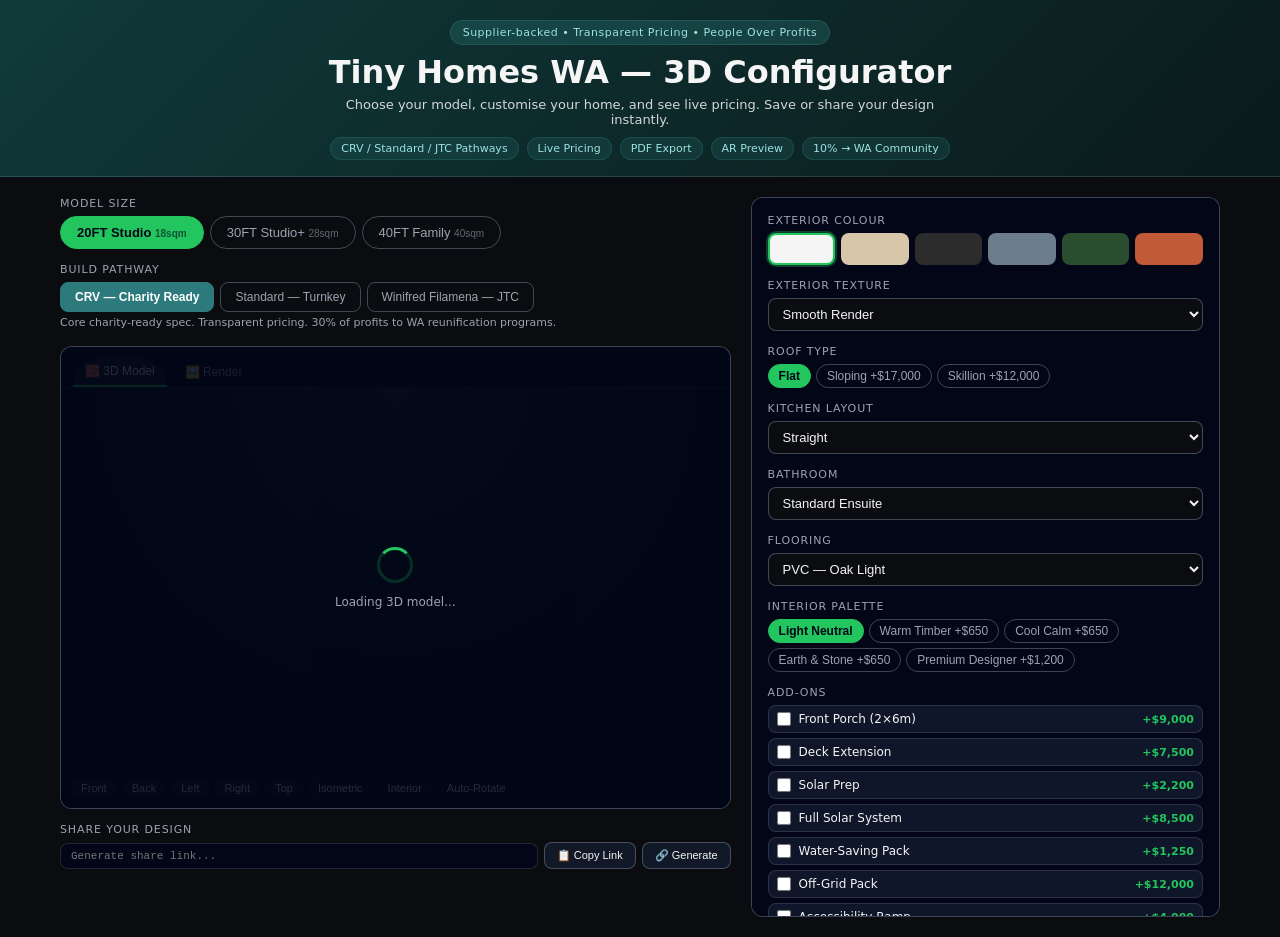
==== pages/configurator.html @ a42e8042 "Add improved 3D configurator + homepage CSS/JS - configurator.html: merged Config 1 + Config 2 with " ====
<!DOCTYPE html>

<html lang="en">
<head>
<meta charset="utf-8"/>
<meta content="width=device-width, initial-scale=1.0" name="viewport"/>
<title>Tiny Homes WA — 3D Configurator</title>
<!-- Google Model Viewer -->
<script src="https://unpkg.com/@google/model-viewer/dist/model-viewer.min.js" type="module"></script>
<!-- jsPDF for PDF export -->
<script crossorigin="anonymous" src="https://cdnjs.cloudflare.com/ajax/libs/jspdf/2.5.1/jspdf.umd.min.js"></script>
<style>
/* ============================================================
   THWA 3D CONFIGURATOR — MERGED & IMPROVED
   Combines Config 1 (dark aesthetic) + Config 2 (full features)
   + improvements: real GLBs, AR, deeplink, mobile, loading states
   Authority: Jason Thomas Cawley
   ============================================================ */

:root {
  --bg:        #0b0c10;
  --bg2:       #020617;
  --bg3:       #0f1629;
  --card:      #111827;
  --border:    rgba(148,163,184,0.2);
  --border2:   rgba(148,163,184,0.4);
  --text:      #f5f5f5;
  --muted:     #9ca3af;
  --green:     #22c55e;
  --green2:    #16a34a;
  --teal:      #2c7a7b;
  --teal2:     #103a3b;
  --gold:      #d4af37;
  --blue:      #a5b4fc;
  --radius:    12px;
  --radius-sm: 8px;
  --radius-pill: 999px;
  --transition: all 0.2s ease;
}

* { box-sizing: border-box; margin: 0; padding: 0; }

body {
  font-family: system-ui, -apple-system, BlinkMacSystemFont, 'Segoe UI', sans-serif;
  background: var(--bg);
  color: var(--text);
  min-height: 100vh;
}

/* ── HEADER ── */
.cfg-header {
  background: linear-gradient(135deg, var(--teal2) 0%, #0b1a1a 100%);
  padding: 20px 24px 16px;
  text-align: center;
  border-bottom: 1px solid var(--border);
}
.cfg-header .badge {
  display: inline-block;
  background: rgba(44,122,123,0.3);
  color: #9be2e3;
  padding: 5px 12px;
  border-radius: var(--radius-pill);
  font-size: 11px;
  letter-spacing: 0.5px;
  margin-bottom: 8px;
  border: 1px solid rgba(44,122,123,0.4);
}
.cfg-header h1 {
  font-size: clamp(1.4rem, 3vw, 2rem);
  font-weight: 700;
  margin-bottom: 6px;
}
.cfg-header p {
  font-size: 13px;
  opacity: 0.85;
  max-width: 600px;
  margin: 0 auto 10px;
}
.cfg-header .kpi-row {
  display: flex;
  justify-content: center;
  gap: 8px;
  flex-wrap: wrap;
}
.kpi {
  background: rgba(44,122,123,0.2);
  color: #9be2e3;
  border: 1px solid rgba(44,122,123,0.3);
  border-radius: var(--radius-pill);
  padding: 4px 10px;
  font-size: 11px;
}

/* ── MAIN LAYOUT ── */
.cfg-wrap {
  max-width: 1200px;
  margin: 0 auto;
  padding: 20px;
}

.cfg-grid {
  display: grid;
  grid-template-columns: minmax(0, 2fr) minmax(0, 1.4fr);
  gap: 20px;
}

/* ── LEFT PANEL ── */
.cfg-left { display: flex; flex-direction: column; gap: 14px; }

/* Model/Size tabs */
.tab-row {
  display: flex;
  gap: 6px;
  flex-wrap: wrap;
}
.tab-btn {
  padding: 8px 16px;
  border-radius: var(--radius-pill);
  border: 1px solid var(--border2);
  background: transparent;
  color: var(--muted);
  font-size: 13px;
  cursor: pointer;
  transition: var(--transition);
}
.tab-btn.active {
  background: var(--green);
  color: #020617;
  border-color: var(--green);
  font-weight: 600;
}
.tab-btn:hover:not(.active) {
  border-color: var(--green);
  color: var(--text);
}

/* Pathway tabs */
.pathway-row {
  display: flex;
  gap: 6px;
  flex-wrap: wrap;
}
.pathway-btn {
  padding: 7px 14px;
  border-radius: var(--radius-sm);
  border: 1px solid var(--border2);
  background: transparent;
  color: var(--muted);
  font-size: 12px;
  cursor: pointer;
  transition: var(--transition);
}
.pathway-btn.active {
  background: var(--teal);
  color: white;
  border-color: var(--teal);
  font-weight: 600;
}
.pathway-btn:hover:not(.active) {
  border-color: var(--teal);
  color: var(--text);
}
.pathway-desc {
  font-size: 11px;
  color: var(--muted);
  margin-top: 4px;
  min-height: 16px;
}

/* Viewer */
.viewer-panel {
  position: relative;
  background: var(--bg2);
  border-radius: var(--radius);
  overflow: hidden;
  border: 1px solid var(--border2);
}
.viewer-tabs {
  display: flex;
  gap: 6px;
  padding: 10px 12px 0;
  border-bottom: 1px solid var(--border);
}
.viewer-tab {
  display: inline-flex;
  align-items: center;
  gap: 5px;
  padding: 7px 12px;
  border-radius: var(--radius-pill) var(--radius-pill) 0 0;
  border: none;
  background: transparent;
  color: var(--muted);
  font-size: 12px;
  cursor: pointer;
  transition: var(--transition);
}
.viewer-tab.active {
  background: var(--card);
  color: var(--text);
  border-bottom: 2px solid var(--green);
}

model-viewer {
  width: 100%;
  height: 420px;
  background: radial-gradient(circle at top, #1f2937 0%, #020617 60%);
  display: block;
}
.render-img {
  width: 100%;
  height: 420px;
  object-fit: cover;
  display: none;
}
.render-img.active { display: block; }

/* Loading overlay */
.viewer-loading {
  position: absolute;
  inset: 0;
  background: rgba(2,6,23,0.85);
  display: flex;
  flex-direction: column;
  align-items: center;
  justify-content: center;
  gap: 12px;
  z-index: 10;
  transition: opacity 0.3s;
}
.viewer-loading.hidden { opacity: 0; pointer-events: none; }
.spinner {
  width: 36px;
  height: 36px;
  border: 3px solid rgba(34,197,94,0.2);
  border-top-color: var(--green);
  border-radius: 50%;
  animation: spin 0.8s linear infinite;
}
@keyframes spin { to { transform: rotate(360deg); } }
.loading-text { font-size: 12px; color: var(--muted); }

/* Camera bar */
.camera-bar {
  position: absolute;
  bottom: 10px;
  left: 10px;
  right: 10px;
  display: flex;
  flex-wrap: wrap;
  gap: 5px;
  pointer-events: none;
}
.cam-btn {
  pointer-events: auto;
  padding: 4px 10px;
  font-size: 11px;
  border-radius: var(--radius-pill);
  border: none;
  background: rgba(15,23,42,0.85);
  color: #e5e7eb;
  cursor: pointer;
  transition: var(--transition);
  backdrop-filter: blur(4px);
}
.cam-btn:hover { background: rgba(34,197,94,0.9); color: #020617; }

/* AR badge */
.ar-badge {
  position: absolute;
  top: 52px;
  right: 10px;
  background: rgba(34,197,94,0.15);
  border: 1px solid rgba(34,197,94,0.4);
  color: var(--green);
  font-size: 10px;
  padding: 3px 8px;
  border-radius: var(--radius-pill);
  pointer-events: none;
}

/* Share/deeplink bar */
.share-bar {
  display: flex;
  gap: 6px;
  align-items: center;
  flex-wrap: wrap;
}
.share-input {
  flex: 1;
  min-width: 0;
  padding: 6px 10px;
  background: var(--bg2);
  border: 1px solid var(--border);
  border-radius: var(--radius-sm);
  color: var(--muted);
  font-size: 11px;
  font-family: monospace;
  overflow: hidden;
  text-overflow: ellipsis;
  white-space: nowrap;
}
.share-copy-btn {
  padding: 6px 12px;
  background: var(--card);
  border: 1px solid var(--border2);
  border-radius: var(--radius-sm);
  color: var(--text);
  font-size: 11px;
  cursor: pointer;
  white-space: nowrap;
  transition: var(--transition);
}
.share-copy-btn:hover { border-color: var(--green); color: var(--green); }

/* ── RIGHT PANEL ── */
.cfg-right {
  display: flex;
  flex-direction: column;
  gap: 14px;
  background: var(--bg2);
  border-radius: var(--radius);
  padding: 16px;
  border: 1px solid var(--border2);
  max-height: calc(100vh - 180px);
  overflow-y: auto;
}
.cfg-right::-webkit-scrollbar { width: 4px; }
.cfg-right::-webkit-scrollbar-thumb { background: rgba(34,197,94,0.3); border-radius: 2px; }

.section-label {
  font-size: 11px;
  text-transform: uppercase;
  letter-spacing: 0.08em;
  color: var(--muted);
  margin-bottom: 6px;
}

/* Colour swatches */
.swatch-grid {
  display: grid;
  grid-template-columns: repeat(6, 1fr);
  gap: 6px;
}
.swatch-btn {
  height: 32px;
  border-radius: var(--radius-sm);
  border: 2px solid transparent;
  cursor: pointer;
  transition: var(--transition);
  position: relative;
}
.swatch-btn.active {
  border-color: var(--green);
  box-shadow: 0 0 0 2px rgba(34,197,94,0.3);
}
.swatch-btn:hover { transform: scale(1.1); }
.swatch-tooltip {
  position: absolute;
  bottom: calc(100% + 4px);
  left: 50%;
  transform: translateX(-50%);
  background: var(--card);
  color: var(--text);
  font-size: 10px;
  padding: 3px 6px;
  border-radius: 4px;
  white-space: nowrap;
  opacity: 0;
  pointer-events: none;
  transition: opacity 0.15s;
  z-index: 10;
}
.swatch-btn:hover .swatch-tooltip { opacity: 1; }

/* Select */
.cfg-select {
  width: 100%;
  padding: 7px 10px;
  border-radius: var(--radius-sm);
  border: 1px solid var(--border2);
  background: var(--bg);
  color: var(--text);
  font-size: 13px;
  cursor: pointer;
  outline: none;
  transition: var(--transition);
}
.cfg-select:focus { border-color: var(--green); }

/* Pill row */
.pill-row { display: flex; flex-wrap: wrap; gap: 5px; }
.pill {
  padding: 4px 10px;
  border-radius: var(--radius-pill);
  border: 1px solid var(--border2);
  font-size: 12px;
  cursor: pointer;
  background: transparent;
  color: var(--muted);
  transition: var(--transition);
}
.pill.active { background: var(--green); color: #020617; border-color: var(--green); font-weight: 600; }
.pill:hover:not(.active) { border-color: var(--green); color: var(--text); }

/* Add-on toggles */
.addon-list { display: flex; flex-direction: column; gap: 5px; }
.addon-row {
  display: flex;
  align-items: center;
  justify-content: space-between;
  padding: 6px 8px;
  border-radius: var(--radius-sm);
  border: 1px solid var(--border);
  background: var(--bg3);
  cursor: pointer;
  transition: var(--transition);
  font-size: 12px;
}
.addon-row:hover { border-color: var(--border2); }
.addon-row.active { border-color: var(--green); background: rgba(34,197,94,0.08); }
.addon-row input[type="checkbox"] { accent-color: var(--green); width: 14px; height: 14px; }
.addon-name { flex: 1; margin-left: 8px; color: var(--text); }
.addon-price { color: var(--green); font-weight: 600; font-size: 11px; }

/* Divider */
.divider { height: 1px; background: var(--border); margin: 4px 0; }

/* Price panel */
.price-panel { font-size: 13px; }
.price-row {
  display: flex;
  justify-content: space-between;
  padding: 3px 0;
  color: var(--muted);
}
.price-row.highlight { color: var(--text); }
.price-row.total {
  font-weight: 700;
  font-size: 16px;
  color: var(--text);
  border-top: 1px dashed var(--border2);
  padding-top: 8px;
  margin-top: 4px;
}
.price-row.total span:last-child { color: var(--green); font-size: 18px; }
.impact-text {
  margin-top: 8px;
  font-size: 11px;
  color: var(--blue);
  line-height: 1.5;
  padding: 6px 8px;
  background: rgba(165,180,252,0.08);
  border-radius: var(--radius-sm);
  border: 1px solid rgba(165,180,252,0.15);
}

/* Inclusions */
.inclusions-list {
  font-size: 12px;
  color: var(--muted);
  padding-left: 0;
  display: flex;
  flex-direction: column;
  gap: 3px;
}
.inclusions-list li {
  display: flex;
  align-items: flex-start;
  gap: 6px;
}
.inclusions-list li::before {
  content: '✓';
  color: var(--green);
  flex-shrink: 0;
  font-size: 11px;
  margin-top: 1px;
}

/* Action buttons */
.action-grid {
  display: grid;
  grid-template-columns: 1fr 1fr;
  gap: 6px;
}
.action-btn {
  padding: 8px 10px;
  border-radius: var(--radius-sm);
  border: 1px solid var(--border2);
  background: var(--bg3);
  color: var(--text);
  font-size: 12px;
  cursor: pointer;
  transition: var(--transition);
  text-align: center;
}
.action-btn:hover { border-color: var(--green); color: var(--green); }
.action-btn.primary {
  background: var(--green);
  border-color: var(--green);
  color: #020617;
  font-weight: 700;
  grid-column: 1 / -1;
}
.action-btn.primary:hover { background: var(--green2); }

.footer-note {
  font-size: 11px;
  color: var(--muted);
  text-align: center;
  line-height: 1.5;
}

/* ── RESPONSIVE ── */
@media (max-width: 900px) {
  .cfg-grid { grid-template-columns: 1fr; }
  .cfg-right { max-height: none; }
  model-viewer { height: 320px; }
  .render-img { height: 320px; }
}
@media (max-width: 480px) {
  .cfg-wrap { padding: 12px; }
  .cfg-header { padding: 16px; }
  .swatch-grid { grid-template-columns: repeat(6, 1fr); }
  .action-grid { grid-template-columns: 1fr; }
  .action-btn.primary { grid-column: 1; }
}
</style>
</head>
<body>
<!-- HEADER -->
<div class="cfg-header">
<div class="badge">Supplier-backed • Transparent Pricing • People Over Profits</div>
<h1>Tiny Homes WA — 3D Configurator</h1>
<p>Choose your model, customise your home, and see live pricing. Save or share your design instantly.</p>
<div class="kpi-row">
<span class="kpi">CRV / Standard / JTC Pathways</span>
<span class="kpi">Live Pricing</span>
<span class="kpi">PDF Export</span>
<span class="kpi">AR Preview</span>
<span class="kpi">10% → WA Community</span>
</div>
</div>
<div class="cfg-wrap">
<div class="cfg-grid">
<!-- ── LEFT PANEL ── -->
<div class="cfg-left">
<!-- Model Size Tabs -->
<div>
<div class="section-label">Model Size</div>
<div class="tab-row" id="modelTabs"></div>
</div>
<!-- Build Pathway Tabs -->
<div>
<div class="section-label">Build Pathway</div>
<div class="pathway-row" id="pathwayTabs"></div>
<div class="pathway-desc" id="pathwayDesc"></div>
</div>
<!-- 3D Viewer -->
<div class="viewer-panel">
<!-- Viewer tabs -->
<div class="viewer-tabs">
<button class="viewer-tab active" data-vtab="3d">🧱 3D Model</button>
<button class="viewer-tab" data-vtab="render">🖼️ Render</button>
</div>
<!-- Loading overlay -->
<div class="viewer-loading" id="viewerLoading">
<div class="spinner"></div>
<div class="loading-text">Loading 3D model...</div>
</div>
<!-- AR badge -->
<div class="ar-badge" id="arBadge" style="display:none">📱 AR Available</div>
<!-- model-viewer -->
<model-viewer ar="" ar-modes="webxr scene-viewer quick-look" auto-rotate="false" camera-controls="" environment-image="neutral" exposure="1.1" id="thwaViewer" interaction-prompt="none" loading="eager" shadow-intensity="0.8" src="" touch-action="pan-y">
</model-viewer>
<!-- Render image fallback -->
<img alt="Tiny Homes WA Render" class="render-img" id="renderImg" src="https://static.wixstatic.com/media/9526fd_31ae4dc2457448ab9ae87dfec2a5fe91~mv2.png"/>
<!-- Camera presets -->
<div class="camera-bar">
<button class="cam-btn" data-cam="front">Front</button>
<button class="cam-btn" data-cam="back">Back</button>
<button class="cam-btn" data-cam="left">Left</button>
<button class="cam-btn" data-cam="right">Right</button>
<button class="cam-btn" data-cam="top">Top</button>
<button class="cam-btn" data-cam="iso">Isometric</button>
<button class="cam-btn" data-cam="interior">Interior</button>
<button class="cam-btn" data-cam="rotate">Auto-Rotate</button>
</div>
</div>
<!-- Share / Deeplink -->
<div>
<div class="section-label">Share Your Design</div>
<div class="share-bar">
<input class="share-input" id="shareUrl" placeholder="Generate share link..." readonly="" type="text"/>
<button class="share-copy-btn" id="shareCopyBtn">📋 Copy Link</button>
<button class="share-copy-btn" id="shareGenBtn">🔗 Generate</button>
</div>
</div>
</div>
<!-- ── RIGHT PANEL ── -->
<div class="cfg-right">
<!-- Exterior Colour -->
<div>
<div class="section-label">Exterior Colour</div>
<div class="swatch-grid" id="colourSwatches"></div>
</div>
<!-- Exterior Texture -->
<div>
<div class="section-label">Exterior Texture</div>
<select class="cfg-select" id="textureSelect"></select>
</div>
<!-- Roof -->
<div>
<div class="section-label">Roof Type</div>
<div class="pill-row" id="roofPills"></div>
</div>
<!-- Kitchen -->
<div>
<div class="section-label">Kitchen Layout</div>
<select class="cfg-select" id="kitchenSelect"></select>
</div>
<!-- Bathroom -->
<div>
<div class="section-label">Bathroom</div>
<select class="cfg-select" id="bathroomSelect"></select>
</div>
<!-- Flooring -->
<div>
<div class="section-label">Flooring</div>
<select class="cfg-select" id="floorSelect"></select>
</div>
<!-- Interior Palette -->
<div>
<div class="section-label">Interior Palette</div>
<div class="pill-row" id="interiorPills"></div>
</div>
<!-- Add-ons -->
<div>
<div class="section-label">Add-Ons</div>
<div class="addon-list" id="addonList"></div>
</div>
<div class="divider"></div>
<!-- Pricing Summary -->
<div class="price-panel" id="pricePanel">
<div class="price-row"><span>Base Home</span><span id="pBase">$0</span></div>
<div class="price-row"><span>Pathway Adjustment</span><span id="pPathway">$0</span></div>
<div class="price-row"><span>Roof</span><span id="pRoof">$0</span></div>
<div class="price-row"><span>Kitchen</span><span id="pKitchen">$0</span></div>
<div class="price-row"><span>Bathroom</span><span id="pBathroom">$0</span></div>
<div class="price-row"><span>Flooring</span><span id="pFloor">$0</span></div>
<div class="price-row"><span>Interior</span><span id="pInterior">$0</span></div>
<div class="price-row" id="addonPriceRows"></div>
<div class="price-row total"><span>Estimated Total</span><span id="pTotal">$0</span></div>
<div class="impact-text" id="impactText"></div>
</div>
<div class="divider"></div>
<!-- Inclusions -->
<div>
<div class="section-label">What's Included</div>
<ul class="inclusions-list" id="inclusionsList"></ul>
</div>
<div class="divider"></div>
<!-- Actions -->
<div class="action-grid">
<button class="action-btn primary" id="btnGetQuote">📩 Get Full Quote</button>
<button class="action-btn" id="btnPDF">📄 Download PDF</button>
<button class="action-btn" id="btnCopy">📋 Copy Summary</button>
<button class="action-btn" id="btnSave">💾 Save Plan</button>
<button class="action-btn" id="btnReset">↺ Reset</button>
<button class="action-btn" id="btnSend">📤 Send to Site</button>
</div>
<div class="footer-note">
        This home contributes to Tiny Homes WA's mission of restoring families and building dignified communities across Western Australia.
      </div>
</div>
</div>
</div>
<script>
(function () {
'use strict';

// ============================================================
// DATA — Canon-aligned pricing from THWA Cathedral
// ============================================================

const GLB_URLS = {
  '20ft': 'https://static.wixstatic.com/3d/9526fd_61e0ee776a424cf3ba603d580790dc90.glb',
  '30ft': 'https://static.wixstatic.com/3d/9526fd_ae75e1743f1a47ad9acc174719f2f749.glb',
  '40ft': 'https://static.wixstatic.com/3d/9526fd_6190641f4d1b4475bc0c02770f6caa9d.glb',
};

const RENDER_URLS = {
  '20ft': 'https://static.wixstatic.com/media/9526fd_31ae4dc2457448ab9ae87dfec2a5fe91~mv2.png',
  '30ft': 'https://static.wixstatic.com/media/9526fd_31ae4dc2457448ab9ae87dfec2a5fe91~mv2.png',
  '40ft': 'https://static.wixstatic.com/media/9526fd_31ae4dc2457448ab9ae87dfec2a5fe91~mv2.png',
};

const MODELS = [
  { id: '20ft', label: '20FT Studio', sqm: '18sqm', base: 108585 },
  { id: '30ft', label: '30FT Studio+', sqm: '28sqm', base: 125000 },
  { id: '40ft', label: '40FT Family', sqm: '40sqm', base: 145000 },
];

const PATHWAYS = [
  { id: 'crv',      label: 'CRV — Charity Ready',    multiplier: 1.00, charityRate: 0.30,
    desc: 'Core charity-ready spec. Transparent pricing. 30% of profits to WA reunification programs.' },
  { id: 'standard', label: 'Standard — Turnkey',      multiplier: 1.08, charityRate: 0.20,
    desc: 'Turnkey residential spec with comfort upgrades and standard inclusions.' },
  { id: 'jtc',      label: 'Winifred Filamena — JTC', multiplier: 1.18, charityRate: 0.20,
    desc: 'Premium ceremonial tier with elevated finishes and legacy-grade detailing.' },
];

const COLOURS = [
  { id: 'white',      label: 'White',       hex: '#f5f5f5' },
  { id: 'sand',       label: 'Sand',        hex: '#d7c6a8' },
  { id: 'charcoal',   label: 'Charcoal',    hex: '#2c2c2c' },
  { id: 'blue_grey',  label: 'Blue Grey',   hex: '#6b7d8b' },
  { id: 'forest',     label: 'Forest',      hex: '#2b4d2f' },
  { id: 'terracotta', label: 'Terracotta',  hex: '#c05a37' },
];

const TEXTURES = [
  { id: 'smooth', label: 'Smooth Render', price: 0 },
  { id: 'timber', label: 'Timber Cladding', price: 0 },
  { id: 'ribbed', label: 'Ribbed Metal', price: 0 },
  { id: 'brick',  label: 'Brick Veneer', price: 1200 },
];

const ROOFS = [
  { id: 'flat',    label: 'Flat',    price: 0 },
  { id: 'sloping', label: 'Sloping', price: 17000 },
  { id: 'skillion',label: 'Skillion',price: 12000 },
];

const KITCHENS = [
  { id: 'straight', label: 'Straight',   price: 0 },
  { id: 'l',        label: 'L-Shaped',   price: 2500 },
  { id: 'u',        label: 'U-Shaped',   price: 3500 },
  { id: 'galley',   label: 'Galley',     price: 4000 },
];

const BATHROOMS = [
  { id: 'standard', label: 'Standard Ensuite', price: 0 },
  { id: 'bathtub',  label: 'Custom Bathtub',   price: 1800 },
  { id: 'accessible', label: 'Accessible',     price: 2200 },
];

const FLOORING = [
  { id: 'pvc_oak',     label: 'PVC — Oak Light',     price: 0 },
  { id: 'pvc_grey',    label: 'PVC — Grey Wash',      price: 0 },
  { id: 'spc_warm',    label: 'SPC/LVT — Warm Oak',   price: 450 },
  { id: 'spc_charcoal',label: 'SPC/LVT — Charcoal',   price: 450 },
  { id: 'bamboo',      label: 'Bamboo Engineered',    price: 850 },
];

const INTERIORS = [
  { id: 'light',   label: 'Light Neutral', price: 0 },
  { id: 'warm',    label: 'Warm Timber',   price: 650 },
  { id: 'cool',    label: 'Cool Calm',     price: 650 },
  { id: 'earth',   label: 'Earth & Stone', price: 650 },
  { id: 'premium', label: 'Premium Designer', price: 1200 },
];

const ADDONS = [
  { id: 'porch',        label: 'Front Porch (2×6m)',     price: 9000 },
  { id: 'deck',         label: 'Deck Extension',          price: 7500 },
  { id: 'solar_prep',   label: 'Solar Prep',              price: 2200 },
  { id: 'full_solar',   label: 'Full Solar System',       price: 8500 },
  { id: 'water',        label: 'Water-Saving Pack',       price: 1250 },
  { id: 'offgrid',      label: 'Off-Grid Pack',           price: 12000 },
  { id: 'ramp',         label: 'Accessibility Ramp',      price: 4000 },
  { id: 'second_floor', label: 'Second Floor',            price: 25000 },
  { id: 'metal_panels', label: 'Decorative Metal Panels', price: 3800 },
];

const INCLUSIONS = {
  '20ft': {
    crv:      ['Engineered 20FT chassis & structure','Core insulation & weatherproofing','Standard electrical & plumbing','Base kitchen & bathroom fitout','Charity-ready compliance focus'],
    standard: ['All CRV inclusions','Upgraded interior finishes','Standard appliance allowance','Full bathroom fitout','Exterior cladding & Colorbond roofing'],
    jtc:      ['All Standard inclusions','Premium interior palette & fixtures','Feature lighting & upgraded hardware','Ceremonial detailing & styling','Priority scheduling & legacy documentation'],
  },
  '30ft': {
    crv:      ['Engineered 30FT chassis & structure','Core insulation & weatherproofing','Standard electrical & plumbing','Separate bedroom zone','Base kitchen & bathroom fitout'],
    standard: ['All CRV inclusions','Upgraded interior finishes','Standard appliance allowance','Full bathroom fitout','Exterior cladding & Colorbond roofing'],
    jtc:      ['All Standard inclusions','Premium interior palette & fixtures','Feature lighting & upgraded hardware','Ceremonial detailing & styling','Priority scheduling & legacy documentation'],
  },
  '40ft': {
    crv:      ['Engineered 40FT chassis & structure','Core insulation & weatherproofing','Standard electrical & plumbing','2-bedroom layout','Base kitchen & bathroom fitout'],
    standard: ['All CRV inclusions','Expanded kitchen & storage zones','Standard appliance allowance','Full bathroom fitout','Exterior cladding & Colorbond roofing'],
    jtc:      ['All Standard inclusions','Premium interior palette & fixtures','Feature lighting & upgraded hardware','Ceremonial detailing & styling','Priority scheduling & legacy documentation'],
  },
};

const CAMERA_ORBITS = {
  front:    '0deg 75deg 4m',
  back:     '180deg 75deg 4m',
  left:     '90deg 75deg 4m',
  right:    '-90deg 75deg 4m',
  top:      '0deg 110deg 5m',
  iso:      '45deg 75deg 4.5m',
  interior: '0deg 75deg 1.5m',
};

// ============================================================
// STATE
// ============================================================

const state = {
  modelId:   '20ft',
  pathway:   'crv',
  colour:    'white',
  texture:   'smooth',
  roof:      'flat',
  kitchen:   'straight',
  bathroom:  'standard',
  floor:     'pvc_oak',
  interior:  'light',
  addons:    new Set(),
  viewMode:  '3d',
};

// ============================================================
// HELPERS
// ============================================================

const $ = id => document.getElementById(id);
const fmt = n => n.toLocaleString('en-AU', { style: 'currency', currency: 'AUD', maximumFractionDigits: 0 });

function getModel()   { return MODELS.find(m => m.id === state.modelId); }
function getPathway() { return PATHWAYS.find(p => p.id === state.pathway); }

// ============================================================
// RENDER UI
// ============================================================

function renderModelTabs() {
  const el = $('modelTabs');
  el.innerHTML = '';
  MODELS.forEach(m => {
    const btn = document.createElement('button');
    btn.className = 'tab-btn' + (m.id === state.modelId ? ' active' : '');
    btn.innerHTML = `${m.label} <small style="opacity:0.6;font-size:10px">${m.sqm}</small>`;
    btn.onclick = () => { state.modelId = m.id; renderModelTabs(); loadModel(); updatePricing(); renderInclusions(); };
    el.appendChild(btn);
  });
}

function renderPathwayTabs() {
  const el = $('pathwayTabs');
  el.innerHTML = '';
  PATHWAYS.forEach(p => {
    const btn = document.createElement('button');
    btn.className = 'pathway-btn' + (p.id === state.pathway ? ' active' : '');
    btn.textContent = p.label;
    btn.onclick = () => { state.pathway = p.id; renderPathwayTabs(); updatePricing(); renderInclusions(); };
    el.appendChild(btn);
  });
  $('pathwayDesc').textContent = getPathway()?.desc || '';
}

function renderColourSwatches() {
  const el = $('colourSwatches');
  el.innerHTML = '';
  COLOURS.forEach(c => {
    const btn = document.createElement('button');
    btn.className = 'swatch-btn' + (c.id === state.colour ? ' active' : '');
    btn.style.background = c.hex;
    btn.title = c.label;
    btn.innerHTML = `<span class="swatch-tooltip">${c.label}</span>`;
    btn.onclick = () => { state.colour = c.id; renderColourSwatches(); };
    el.appendChild(btn);
  });
}

function renderSelect(elId, items, stateKey) {
  const el = $(elId);
  el.innerHTML = '';
  items.forEach(item => {
    const opt = document.createElement('option');
    opt.value = item.id;
    opt.textContent = item.price ? `${item.label} (+${fmt(item.price)})` : item.label;
    el.appendChild(opt);
  });
  el.value = state[stateKey];
  el.onchange = e => { state[stateKey] = e.target.value; updatePricing(); };
}

function renderPills(elId, items, stateKey) {
  const el = $(elId);
  el.innerHTML = '';
  items.forEach(item => {
    const btn = document.createElement('button');
    btn.className = 'pill' + (item.id === state[stateKey] ? ' active' : '');
    btn.textContent = item.price ? `${item.label} +${fmt(item.price)}` : item.label;
    btn.onclick = () => { state[stateKey] = item.id; renderPills(elId, items, stateKey); updatePricing(); };
    el.appendChild(btn);
  });
}

function renderAddons() {
  const el = $('addonList');
  el.innerHTML = '';
  ADDONS.forEach(addon => {
    const row = document.createElement('label');
    row.className = 'addon-row' + (state.addons.has(addon.id) ? ' active' : '');
    row.innerHTML = `
      <input type="checkbox" ${state.addons.has(addon.id) ? 'checked' : ''} />
      <span class="addon-name">${addon.label}</span>
      <span class="addon-price">+${fmt(addon.price)}</span>
    `;
    row.querySelector('input').onchange = e => {
      if (e.target.checked) state.addons.add(addon.id);
      else state.addons.delete(addon.id);
      row.classList.toggle('active', e.target.checked);
      updatePricing();
    };
    el.appendChild(row);
  });
}

function renderInclusions() {
  const ul = $('inclusionsList');
  ul.innerHTML = '';
  const list = (INCLUSIONS[state.modelId] || {})[state.pathway] || [];
  list.forEach(item => {
    const li = document.createElement('li');
    li.textContent = item;
    ul.appendChild(li);
  });
}

// ============================================================
// PRICING ENGINE
// ============================================================

function calcPricing() {
  const model   = getModel();
  const pathway = getPathway();
  const baseRaw = model.base;
  const base    = Math.round(baseRaw * pathway.multiplier);
  const pathwayDelta = base - baseRaw;

  const roofP     = ROOFS.find(r => r.id === state.roof)?.price || 0;
  const kitchenP  = KITCHENS.find(k => k.id === state.kitchen)?.price || 0;
  const bathroomP = BATHROOMS.find(b => b.id === state.bathroom)?.price || 0;
  const floorP    = FLOORING.find(f => f.id === state.floor)?.price || 0;
  const interiorP = INTERIORS.find(i => i.id === state.interior)?.price || 0;
  const textureP  = TEXTURES.find(t => t.id === state.texture)?.price || 0;

  let addonsTotal = 0;
  const addonBreakdown = [];
  state.addons.forEach(id => {
    const addon = ADDONS.find(a => a.id === id);
    if (addon) { addonsTotal += addon.price; addonBreakdown.push(addon); }
  });

  const subtotal = base + roofP + kitchenP + bathroomP + floorP + interiorP + textureP + addonsTotal;
  const charity  = subtotal * pathway.charityRate;

  return { baseRaw, base, pathwayDelta, roofP, kitchenP, bathroomP, floorP, interiorP, textureP, addonsTotal, addonBreakdown, subtotal, charity };
}

function updatePricing() {
  const p = calcPricing();
  $('pBase').textContent    = fmt(p.baseRaw);
  $('pPathway').textContent = p.pathwayDelta > 0 ? `+${fmt(p.pathwayDelta)}` : fmt(p.pathwayDelta);
  $('pRoof').textContent    = fmt(p.roofP);
  $('pKitchen').textContent = fmt(p.kitchenP);
  $('pBathroom').textContent= fmt(p.bathroomP);
  $('pFloor').textContent   = fmt(p.floorP);
  $('pInterior').textContent= fmt(p.interiorP);

  // Addon price rows
  const addonRows = $('addonPriceRows');
  addonRows.innerHTML = '';
  p.addonBreakdown.forEach(addon => {
    const row = document.createElement('div');
    row.className = 'price-row';
    row.innerHTML = `<span>${addon.label}</span><span>${fmt(addon.price)}</span>`;
    addonRows.appendChild(row);
  });

  $('pTotal').textContent = fmt(p.subtotal);
  $('impactText').textContent = `This configuration contributes an estimated ${fmt(p.charity)} to WA reunification and community impact programs.`;
}

// ============================================================
// 3D MODEL LOADING
// ============================================================

function loadModel() {
  const viewer  = $('thwaViewer');
  const loading = $('viewerLoading');
  const arBadge = $('arBadge');

  loading.classList.remove('hidden');

  const glbUrl = GLB_URLS[state.modelId];
  viewer.src = glbUrl;

  viewer.addEventListener('load', () => {
    loading.classList.add('hidden');
    // Show AR badge if AR is available
    if (viewer.canActivateAR) {
      arBadge.style.display = 'block';
    }
  }, { once: true });

  viewer.addEventListener('error', () => {
    loading.classList.add('hidden');
    loading.querySelector('.loading-text').textContent = 'Model unavailable — showing render';
  }, { once: true });

  // Update render image
  $('renderImg').src = RENDER_URLS[state.modelId];
}

// ============================================================
// VIEWER TABS
// ============================================================

document.querySelectorAll('.viewer-tab').forEach(tab => {
  tab.addEventListener('click', () => {
    document.querySelectorAll('.viewer-tab').forEach(t => t.classList.remove('active'));
    tab.classList.add('active');
    state.viewMode = tab.dataset.vtab;
    const viewer   = $('thwaViewer');
    const renderImg = $('renderImg');
    if (state.viewMode === '3d') {
      viewer.style.display = 'block';
      renderImg.classList.remove('active');
    } else {
      viewer.style.display = 'none';
      renderImg.classList.add('active');
    }
  });
});

// ============================================================
// CAMERA PRESETS
// ============================================================

document.querySelectorAll('.cam-btn').forEach(btn => {
  btn.addEventListener('click', () => {
    const viewer = $('thwaViewer');
    const key = btn.dataset.cam;
    if (key === 'rotate') {
      viewer.autoRotate = !viewer.autoRotate;
      btn.textContent = viewer.autoRotate ? 'Stop Rotate' : 'Auto-Rotate';
    } else if (CAMERA_ORBITS[key]) {
      viewer.cameraOrbit = CAMERA_ORBITS[key];
      viewer.autoRotate = false;
    }
  });
});

// ============================================================
// SHARE / DEEPLINK
// ============================================================

function generateDeeplink() {
  const params = new URLSearchParams({
    m: state.modelId,
    p: state.pathway,
    c: state.colour,
    t: state.texture,
    r: state.roof,
    k: state.kitchen,
    b: state.bathroom,
    f: state.floor,
    i: state.interior,
    a: Array.from(state.addons).join(','),
  });
  return `${window.location.origin}${window.location.pathname}?${params.toString()}`;
}

function restoreFromDeeplink() {
  const params = new URLSearchParams(window.location.search);
  if (params.has('m')) state.modelId  = params.get('m');
  if (params.has('p')) state.pathway  = params.get('p');
  if (params.has('c')) state.colour   = params.get('c');
  if (params.has('t')) state.texture  = params.get('t');
  if (params.has('r')) state.roof     = params.get('r');
  if (params.has('k')) state.kitchen  = params.get('k');
  if (params.has('b')) state.bathroom = params.get('b');
  if (params.has('f')) state.floor    = params.get('f');
  if (params.has('i')) state.interior = params.get('i');
  if (params.has('a') && params.get('a')) {
    params.get('a').split(',').forEach(id => state.addons.add(id));
  }
}

$('shareGenBtn').onclick = () => {
  const url = generateDeeplink();
  $('shareUrl').value = url;
};

$('shareCopyBtn').onclick = () => {
  const url = $('shareUrl').value || generateDeeplink();
  $('shareUrl').value = url;
  navigator.clipboard.writeText(url).then(() => {
    $('shareCopyBtn').textContent = '✅ Copied!';
    setTimeout(() => ($('shareCopyBtn').textContent = '📋 Copy Link'), 1500);
  });
};

// ============================================================
// EXPORT FUNCTIONS
// ============================================================

function getSummaryText() {
  const model   = getModel();
  const pathway = getPathway();
  const p = calcPricing();
  const addonNames = Array.from(state.addons).map(id => ADDONS.find(a => a.id === id)?.label).filter(Boolean);
  return [
    'Tiny Homes WA — Configuration Summary',
    '',
    `Model: ${model.label} (${model.sqm})`,
    `Build Pathway: ${pathway.label}`,
    `Exterior Colour: ${COLOURS.find(c => c.id === state.colour)?.label}`,
    `Exterior Texture: ${TEXTURES.find(t => t.id === state.texture)?.label}`,
    `Roof: ${ROOFS.find(r => r.id === state.roof)?.label}`,
    `Kitchen: ${KITCHENS.find(k => k.id === state.kitchen)?.label}`,
    `Bathroom: ${BATHROOMS.find(b => b.id === state.bathroom)?.label}`,
    `Flooring: ${FLOORING.find(f => f.id === state.floor)?.label}`,
    `Interior: ${INTERIORS.find(i => i.id === state.interior)?.label}`,
    `Add-Ons: ${addonNames.length ? addonNames.join(', ') : 'None'}`,
    '',
    `Base Home: ${fmt(p.baseRaw)}`,
    `Pathway Adjustment: ${fmt(p.pathwayDelta)}`,
    `Add-Ons Total: ${fmt(p.addonsTotal)}`,
    `Estimated Total: ${fmt(p.subtotal)}`,
    '',
    `Community Impact: ${fmt(p.charity)} contributed to WA programs`,
    '',
    'This home contributes to Tiny Homes WA\'s mission of restoring families and building dignified communities.',
  ].join('\n');
}

$('btnCopy').onclick = () => {
  navigator.clipboard.writeText(getSummaryText()).then(() => {
    $('btnCopy').textContent = '✅ Copied!';
    setTimeout(() => ($('btnCopy').textContent = '📋 Copy Summary'), 1500);
  });
};

$('btnPDF').onclick = () => {
  if (!window.jspdf) { alert('PDF library loading... please try again.'); return; }
  const { jsPDF } = window.jspdf;
  const doc = new jsPDF();
  doc.setFontSize(16);
  doc.text('Tiny Homes WA — Build Summary', 14, 18);
  doc.setFontSize(11);
  const lines = getSummaryText().split('\n');
  doc.text(lines, 14, 30);
  doc.save('TinyHomesWA_BuildSummary.pdf');
};

$('btnSave').onclick = () => {
  const payload = {
    state: { ...state, addons: Array.from(state.addons) },
    savedAt: new Date().toISOString(),
  };
  localStorage.setItem('thwa_plan', JSON.stringify(payload));
  $('btnSave').textContent = '✅ Saved!';
  setTimeout(() => ($('btnSave').textContent = '💾 Save Plan'), 1500);
};

$('btnSend').onclick = () => {
  const p = calcPricing();
  const payload = {
    type: 'thwaConfiguratorQuote',
    timestamp: new Date().toISOString(),
    modelId: state.modelId,
    pathway: state.pathway,
    summary: getSummaryText(),
    total: fmt(p.subtotal),
    charity: fmt(p.charity),
  };
  window.parent.postMessage(payload, '*');
  $('btnSend').textContent = '✅ Sent!';
  setTimeout(() => ($('btnSend').textContent = '📤 Send to Site'), 1500);
};

$('btnGetQuote').onclick = () => {
  const p = calcPricing();
  const payload = {
    type: 'thwaGetQuote',
    total: fmt(p.subtotal),
    summary: getSummaryText(),
  };
  window.parent.postMessage(payload, '*');
  // Also try to navigate to contact page
  if (window.parent !== window) {
    window.parent.postMessage({ type: 'thwaNavigate', url: '/contact' }, '*');
  } else {
    window.location.href = '/contact?quote=1';
  }
};

$('btnReset').onclick = () => {
  state.modelId  = '20ft';
  state.pathway  = 'crv';
  state.colour   = 'white';
  state.texture  = 'smooth';
  state.roof     = 'flat';
  state.kitchen  = 'straight';
  state.bathroom = 'standard';
  state.floor    = 'pvc_oak';
  state.interior = 'light';
  state.addons   = new Set();
  init();
};

// ============================================================
// RESTORE SAVED PLAN
// ============================================================

function restoreSavedPlan() {
  try {
    const saved = localStorage.getItem('thwa_plan');
    if (saved) {
      const payload = JSON.parse(saved);
      if (payload?.state) {
        Object.assign(state, payload.state);
        if (Array.isArray(state.addons)) {
          state.addons = new Set(state.addons);
        }
      }
    }
  } catch (e) {
    console.warn('THWA plan restore failed', e);
  }
}

// ============================================================
// INIT
// ============================================================

function init() {
  renderModelTabs();
  renderPathwayTabs();
  renderColourSwatches();
  renderSelect('textureSelect', TEXTURES, 'texture');
  renderPills('roofPills', ROOFS, 'roof');
  renderSelect('kitchenSelect', KITCHENS, 'kitchen');
  renderSelect('bathroomSelect', BATHROOMS, 'bathroom');
  renderSelect('floorSelect', FLOORING, 'floor');
  renderPills('interiorPills', INTERIORS, 'interior');
  renderAddons();
  renderInclusions();
  updatePricing();
  loadModel();
}

// Boot sequence
restoreFromDeeplink();
restoreSavedPlan();
init();

})();
</script>
</body>
</html>
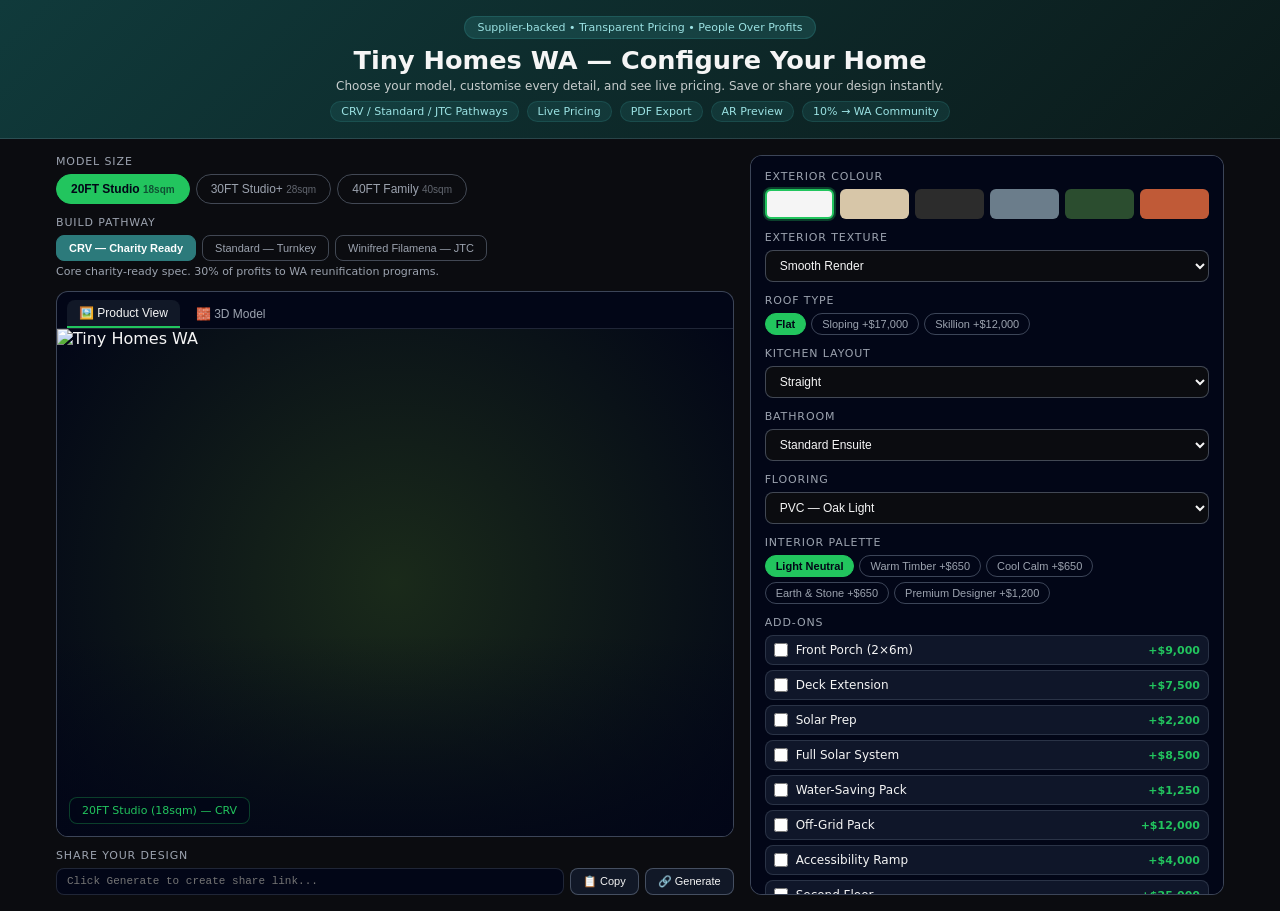
==== commit 820ce5e3: "Configurator v2 — Product render view + Hub user guide" ====
--- a/pages/configurator.html
+++ b/pages/configurator.html
@@ -5,533 +5,222 @@
 <meta charset="utf-8"/>
 <meta content="width=device-width, initial-scale=1.0" name="viewport"/>
 <title>Tiny Homes WA — 3D Configurator</title>
-<!-- Google Model Viewer -->
 <script src="https://unpkg.com/@google/model-viewer/dist/model-viewer.min.js" type="module"></script>
-<!-- jsPDF for PDF export -->
 <script crossorigin="anonymous" src="https://cdnjs.cloudflare.com/ajax/libs/jspdf/2.5.1/jspdf.umd.min.js"></script>
 <style>
-/* ============================================================
-   THWA 3D CONFIGURATOR — MERGED & IMPROVED
-   Combines Config 1 (dark aesthetic) + Config 2 (full features)
-   + improvements: real GLBs, AR, deeplink, mobile, loading states
-   Authority: Jason Thomas Cawley
-   ============================================================ */
-
 :root {
-  --bg:        #0b0c10;
-  --bg2:       #020617;
-  --bg3:       #0f1629;
-  --card:      #111827;
-  --border:    rgba(148,163,184,0.2);
-  --border2:   rgba(148,163,184,0.4);
-  --text:      #f5f5f5;
-  --muted:     #9ca3af;
-  --green:     #22c55e;
-  --green2:    #16a34a;
-  --teal:      #2c7a7b;
-  --teal2:     #103a3b;
-  --gold:      #d4af37;
-  --blue:      #a5b4fc;
-  --radius:    12px;
-  --radius-sm: 8px;
-  --radius-pill: 999px;
-  --transition: all 0.2s ease;
-}
-
+  --bg: #0b0c10; --bg2: #020617; --bg3: #0f1629;
+  --card: #111827; --border: rgba(148,163,184,0.2); --border2: rgba(148,163,184,0.4);
+  --text: #f5f5f5; --muted: #9ca3af; --green: #22c55e; --green2: #16a34a;
+  --teal: #2c7a7b; --gold: #d4af37; --radius: 12px; --transition: all 0.2s ease;
+}
 * { box-sizing: border-box; margin: 0; padding: 0; }
-
-body {
-  font-family: system-ui, -apple-system, BlinkMacSystemFont, 'Segoe UI', sans-serif;
-  background: var(--bg);
-  color: var(--text);
-  min-height: 100vh;
-}
-
-/* ── HEADER ── */
+body { font-family: system-ui, -apple-system, sans-serif; background: var(--bg); color: var(--text); min-height: 100vh; }
+
 .cfg-header {
-  background: linear-gradient(135deg, var(--teal2) 0%, #0b1a1a 100%);
-  padding: 20px 24px 16px;
-  text-align: center;
-  border-bottom: 1px solid var(--border);
+  background: linear-gradient(135deg, #103a3b 0%, #0b1a1a 100%);
+  padding: 16px 24px; text-align: center; border-bottom: 1px solid var(--border);
 }
 .cfg-header .badge {
-  display: inline-block;
-  background: rgba(44,122,123,0.3);
-  color: #9be2e3;
-  padding: 5px 12px;
-  border-radius: var(--radius-pill);
-  font-size: 11px;
-  letter-spacing: 0.5px;
-  margin-bottom: 8px;
+  display: inline-block; background: rgba(44,122,123,0.3); color: #9be2e3;
+  padding: 4px 12px; border-radius: 999px; font-size: 11px; margin-bottom: 6px;
   border: 1px solid rgba(44,122,123,0.4);
 }
-.cfg-header h1 {
-  font-size: clamp(1.4rem, 3vw, 2rem);
-  font-weight: 700;
-  margin-bottom: 6px;
-}
-.cfg-header p {
-  font-size: 13px;
-  opacity: 0.85;
-  max-width: 600px;
-  margin: 0 auto 10px;
-}
-.cfg-header .kpi-row {
-  display: flex;
-  justify-content: center;
-  gap: 8px;
-  flex-wrap: wrap;
-}
-.kpi {
-  background: rgba(44,122,123,0.2);
-  color: #9be2e3;
-  border: 1px solid rgba(44,122,123,0.3);
-  border-radius: var(--radius-pill);
-  padding: 4px 10px;
-  font-size: 11px;
-}
-
-/* ── MAIN LAYOUT ── */
-.cfg-wrap {
-  max-width: 1200px;
-  margin: 0 auto;
-  padding: 20px;
-}
-
-.cfg-grid {
-  display: grid;
-  grid-template-columns: minmax(0, 2fr) minmax(0, 1.4fr);
-  gap: 20px;
-}
-
-/* ── LEFT PANEL ── */
-.cfg-left { display: flex; flex-direction: column; gap: 14px; }
-
-/* Model/Size tabs */
-.tab-row {
-  display: flex;
-  gap: 6px;
-  flex-wrap: wrap;
-}
+.cfg-header h1 { font-size: clamp(1.1rem, 2.5vw, 1.6rem); font-weight: 700; margin-bottom: 4px; }
+.cfg-header p { font-size: 12px; opacity: 0.8; }
+.kpi-row { display: flex; justify-content: center; gap: 8px; flex-wrap: wrap; margin-top: 8px; }
+.kpi { background: rgba(44,122,123,0.2); color: #9be2e3; border: 1px solid rgba(44,122,123,0.3); border-radius: 999px; padding: 3px 10px; font-size: 11px; }
+
+.cfg-wrap { max-width: 1200px; margin: 0 auto; padding: 16px; }
+.cfg-grid { display: grid; grid-template-columns: minmax(0, 2fr) minmax(0, 1.4fr); gap: 16px; }
+
+/* LEFT PANEL */
+.cfg-left { display: flex; flex-direction: column; gap: 12px; }
+
+.tab-row { display: flex; gap: 6px; flex-wrap: wrap; }
 .tab-btn {
-  padding: 8px 16px;
-  border-radius: var(--radius-pill);
-  border: 1px solid var(--border2);
-  background: transparent;
-  color: var(--muted);
-  font-size: 13px;
-  cursor: pointer;
-  transition: var(--transition);
-}
-.tab-btn.active {
-  background: var(--green);
-  color: #020617;
-  border-color: var(--green);
-  font-weight: 600;
-}
-.tab-btn:hover:not(.active) {
-  border-color: var(--green);
-  color: var(--text);
-}
-
-/* Pathway tabs */
-.pathway-row {
-  display: flex;
-  gap: 6px;
-  flex-wrap: wrap;
-}
+  padding: 7px 14px; border-radius: 999px; border: 1px solid var(--border2);
+  background: transparent; color: var(--muted); font-size: 12px; cursor: pointer; transition: var(--transition);
+}
+.tab-btn.active { background: var(--green); color: #020617; border-color: var(--green); font-weight: 600; }
+.tab-btn:hover:not(.active) { border-color: var(--green); color: var(--text); }
+
+.pathway-row { display: flex; gap: 6px; flex-wrap: wrap; }
 .pathway-btn {
-  padding: 7px 14px;
-  border-radius: var(--radius-sm);
-  border: 1px solid var(--border2);
-  background: transparent;
-  color: var(--muted);
-  font-size: 12px;
-  cursor: pointer;
-  transition: var(--transition);
-}
-.pathway-btn.active {
-  background: var(--teal);
-  color: white;
-  border-color: var(--teal);
-  font-weight: 600;
-}
-.pathway-btn:hover:not(.active) {
-  border-color: var(--teal);
-  color: var(--text);
-}
-.pathway-desc {
-  font-size: 11px;
-  color: var(--muted);
-  margin-top: 4px;
-  min-height: 16px;
-}
-
-/* Viewer */
+  padding: 6px 12px; border-radius: 8px; border: 1px solid var(--border2);
+  background: transparent; color: var(--muted); font-size: 11px; cursor: pointer; transition: var(--transition);
+}
+.pathway-btn.active { background: var(--teal); color: white; border-color: var(--teal); font-weight: 600; }
+.pathway-desc { font-size: 11px; color: var(--muted); margin-top: 4px; min-height: 14px; }
+
+/* VIEWER */
 .viewer-panel {
-  position: relative;
-  background: var(--bg2);
-  border-radius: var(--radius);
-  overflow: hidden;
-  border: 1px solid var(--border2);
-}
-.viewer-tabs {
-  display: flex;
-  gap: 6px;
-  padding: 10px 12px 0;
-  border-bottom: 1px solid var(--border);
-}
+  position: relative; background: var(--bg2); border-radius: var(--radius);
+  overflow: hidden; border: 1px solid var(--border2);
+}
+.viewer-tabs { display: flex; gap: 4px; padding: 8px 10px 0; border-bottom: 1px solid var(--border); }
 .viewer-tab {
-  display: inline-flex;
-  align-items: center;
-  gap: 5px;
-  padding: 7px 12px;
-  border-radius: var(--radius-pill) var(--radius-pill) 0 0;
-  border: none;
-  background: transparent;
-  color: var(--muted);
-  font-size: 12px;
-  cursor: pointer;
-  transition: var(--transition);
-}
-.viewer-tab.active {
-  background: var(--card);
-  color: var(--text);
-  border-bottom: 2px solid var(--green);
-}
-
+  padding: 6px 12px; border-radius: 8px 8px 0 0; border: none;
+  background: transparent; color: var(--muted); font-size: 12px; cursor: pointer; transition: var(--transition);
+}
+.viewer-tab.active { background: var(--card); color: var(--text); border-bottom: 2px solid var(--green); }
+
+/* RENDER IMAGE — shown by default */
+.render-container {
+  position: relative; width: 100%; aspect-ratio: 4/3; overflow: hidden;
+  background: radial-gradient(circle at center, #1a2a1a 0%, #020617 100%);
+}
+.render-img {
+  width: 100%; height: 100%; object-fit: contain;
+  transition: opacity 0.4s ease;
+}
+.render-overlay {
+  position: absolute; inset: 0;
+  background: linear-gradient(to bottom, transparent 60%, rgba(2,6,23,0.8) 100%);
+  pointer-events: none;
+}
+.render-label {
+  position: absolute; bottom: 12px; left: 12px;
+  background: rgba(2,6,23,0.85); border: 1px solid rgba(34,197,94,0.3);
+  border-radius: 8px; padding: 6px 12px; font-size: 11px; color: var(--green);
+  backdrop-filter: blur(4px);
+}
+
+/* 3D VIEWER — hidden by default, shown on tab click */
+.model-viewer-wrap { display: none; }
+.model-viewer-wrap.active { display: block; }
 model-viewer {
-  width: 100%;
-  height: 420px;
+  width: 100%; height: 380px;
   background: radial-gradient(circle at top, #1f2937 0%, #020617 60%);
   display: block;
 }
-.render-img {
-  width: 100%;
-  height: 420px;
-  object-fit: cover;
-  display: none;
-}
-.render-img.active { display: block; }
-
-/* Loading overlay */
+
+/* Loading */
 .viewer-loading {
-  position: absolute;
-  inset: 0;
-  background: rgba(2,6,23,0.85);
-  display: flex;
-  flex-direction: column;
-  align-items: center;
-  justify-content: center;
-  gap: 12px;
-  z-index: 10;
-  transition: opacity 0.3s;
+  position: absolute; inset: 0; background: rgba(2,6,23,0.9);
+  display: flex; flex-direction: column; align-items: center; justify-content: center;
+  gap: 10px; z-index: 10; transition: opacity 0.3s;
 }
 .viewer-loading.hidden { opacity: 0; pointer-events: none; }
-.spinner {
-  width: 36px;
-  height: 36px;
-  border: 3px solid rgba(34,197,94,0.2);
-  border-top-color: var(--green);
-  border-radius: 50%;
-  animation: spin 0.8s linear infinite;
-}
+.spinner { width: 32px; height: 32px; border: 3px solid rgba(34,197,94,0.2); border-top-color: var(--green); border-radius: 50%; animation: spin 0.8s linear infinite; }
 @keyframes spin { to { transform: rotate(360deg); } }
-.loading-text { font-size: 12px; color: var(--muted); }
 
 /* Camera bar */
 .camera-bar {
-  position: absolute;
-  bottom: 10px;
-  left: 10px;
-  right: 10px;
-  display: flex;
-  flex-wrap: wrap;
-  gap: 5px;
-  pointer-events: none;
+  position: absolute; bottom: 8px; left: 8px; right: 8px;
+  display: flex; flex-wrap: wrap; gap: 4px; pointer-events: none;
 }
 .cam-btn {
-  pointer-events: auto;
-  padding: 4px 10px;
-  font-size: 11px;
-  border-radius: var(--radius-pill);
-  border: none;
-  background: rgba(15,23,42,0.85);
-  color: #e5e7eb;
-  cursor: pointer;
-  transition: var(--transition);
-  backdrop-filter: blur(4px);
+  pointer-events: auto; padding: 3px 8px; font-size: 10px; border-radius: 999px;
+  border: none; background: rgba(15,23,42,0.85); color: #e5e7eb; cursor: pointer; transition: var(--transition);
 }
 .cam-btn:hover { background: rgba(34,197,94,0.9); color: #020617; }
 
-/* AR badge */
-.ar-badge {
-  position: absolute;
-  top: 52px;
-  right: 10px;
-  background: rgba(34,197,94,0.15);
-  border: 1px solid rgba(34,197,94,0.4);
-  color: var(--green);
-  font-size: 10px;
-  padding: 3px 8px;
-  border-radius: var(--radius-pill);
-  pointer-events: none;
-}
-
-/* Share/deeplink bar */
-.share-bar {
-  display: flex;
-  gap: 6px;
-  align-items: center;
-  flex-wrap: wrap;
-}
+/* Colour swatches */
+.swatch-grid { display: grid; grid-template-columns: repeat(6, 1fr); gap: 6px; }
+.swatch-btn {
+  height: 30px; border-radius: 6px; border: 2px solid transparent;
+  cursor: pointer; transition: var(--transition); position: relative;
+}
+.swatch-btn.active { border-color: var(--green); box-shadow: 0 0 0 2px rgba(34,197,94,0.3); }
+.swatch-btn:hover { transform: scale(1.1); }
+.swatch-tip {
+  position: absolute; bottom: calc(100% + 4px); left: 50%; transform: translateX(-50%);
+  background: var(--card); color: var(--text); font-size: 10px; padding: 2px 6px;
+  border-radius: 4px; white-space: nowrap; opacity: 0; pointer-events: none; transition: opacity 0.15s; z-index: 10;
+}
+.swatch-btn:hover .swatch-tip { opacity: 1; }
+
+/* Select + Pills */
+.cfg-select {
+  width: 100%; padding: 7px 10px; border-radius: 8px; border: 1px solid var(--border2);
+  background: var(--bg); color: var(--text); font-size: 12px; cursor: pointer; outline: none;
+}
+.cfg-select:focus { border-color: var(--green); }
+.pill-row { display: flex; flex-wrap: wrap; gap: 5px; }
+.pill {
+  padding: 4px 10px; border-radius: 999px; border: 1px solid var(--border2);
+  font-size: 11px; cursor: pointer; background: transparent; color: var(--muted); transition: var(--transition);
+}
+.pill.active { background: var(--green); color: #020617; border-color: var(--green); font-weight: 600; }
+.pill:hover:not(.active) { border-color: var(--green); color: var(--text); }
+
+/* Share */
+.share-row { display: flex; gap: 6px; }
 .share-input {
-  flex: 1;
-  min-width: 0;
-  padding: 6px 10px;
-  background: var(--bg2);
-  border: 1px solid var(--border);
-  border-radius: var(--radius-sm);
-  color: var(--muted);
-  font-size: 11px;
-  font-family: monospace;
-  overflow: hidden;
-  text-overflow: ellipsis;
-  white-space: nowrap;
-}
-.share-copy-btn {
-  padding: 6px 12px;
-  background: var(--card);
-  border: 1px solid var(--border2);
-  border-radius: var(--radius-sm);
-  color: var(--text);
-  font-size: 11px;
-  cursor: pointer;
-  white-space: nowrap;
-  transition: var(--transition);
-}
-.share-copy-btn:hover { border-color: var(--green); color: var(--green); }
-
-/* ── RIGHT PANEL ── */
+  flex: 1; padding: 6px 10px; background: var(--bg2); border: 1px solid var(--border);
+  border-radius: 8px; color: var(--muted); font-size: 11px; font-family: monospace; outline: none;
+}
+.share-btn {
+  padding: 6px 12px; background: var(--card); border: 1px solid var(--border2);
+  border-radius: 8px; color: var(--text); font-size: 11px; cursor: pointer; white-space: nowrap; transition: var(--transition);
+}
+.share-btn:hover { border-color: var(--green); color: var(--green); }
+
+/* RIGHT PANEL */
 .cfg-right {
-  display: flex;
-  flex-direction: column;
-  gap: 14px;
-  background: var(--bg2);
-  border-radius: var(--radius);
-  padding: 16px;
-  border: 1px solid var(--border2);
-  max-height: calc(100vh - 180px);
-  overflow-y: auto;
+  display: flex; flex-direction: column; gap: 12px;
+  background: var(--bg2); border-radius: var(--radius); padding: 14px;
+  border: 1px solid var(--border2); max-height: calc(100vh - 160px); overflow-y: auto;
 }
 .cfg-right::-webkit-scrollbar { width: 4px; }
 .cfg-right::-webkit-scrollbar-thumb { background: rgba(34,197,94,0.3); border-radius: 2px; }
-
-.section-label {
-  font-size: 11px;
-  text-transform: uppercase;
-  letter-spacing: 0.08em;
-  color: var(--muted);
-  margin-bottom: 6px;
-}
-
-/* Colour swatches */
-.swatch-grid {
-  display: grid;
-  grid-template-columns: repeat(6, 1fr);
-  gap: 6px;
-}
-.swatch-btn {
-  height: 32px;
-  border-radius: var(--radius-sm);
-  border: 2px solid transparent;
-  cursor: pointer;
-  transition: var(--transition);
-  position: relative;
-}
-.swatch-btn.active {
-  border-color: var(--green);
-  box-shadow: 0 0 0 2px rgba(34,197,94,0.3);
-}
-.swatch-btn:hover { transform: scale(1.1); }
-.swatch-tooltip {
-  position: absolute;
-  bottom: calc(100% + 4px);
-  left: 50%;
-  transform: translateX(-50%);
-  background: var(--card);
-  color: var(--text);
-  font-size: 10px;
-  padding: 3px 6px;
-  border-radius: 4px;
-  white-space: nowrap;
-  opacity: 0;
-  pointer-events: none;
-  transition: opacity 0.15s;
-  z-index: 10;
-}
-.swatch-btn:hover .swatch-tooltip { opacity: 1; }
-
-/* Select */
-.cfg-select {
-  width: 100%;
-  padding: 7px 10px;
-  border-radius: var(--radius-sm);
-  border: 1px solid var(--border2);
-  background: var(--bg);
-  color: var(--text);
-  font-size: 13px;
-  cursor: pointer;
-  outline: none;
-  transition: var(--transition);
-}
-.cfg-select:focus { border-color: var(--green); }
-
-/* Pill row */
-.pill-row { display: flex; flex-wrap: wrap; gap: 5px; }
-.pill {
-  padding: 4px 10px;
-  border-radius: var(--radius-pill);
-  border: 1px solid var(--border2);
-  font-size: 12px;
-  cursor: pointer;
-  background: transparent;
-  color: var(--muted);
-  transition: var(--transition);
-}
-.pill.active { background: var(--green); color: #020617; border-color: var(--green); font-weight: 600; }
-.pill:hover:not(.active) { border-color: var(--green); color: var(--text); }
-
-/* Add-on toggles */
+.section-label { font-size: 11px; text-transform: uppercase; letter-spacing: 0.08em; color: var(--muted); margin-bottom: 6px; }
+
+/* Addon list */
 .addon-list { display: flex; flex-direction: column; gap: 5px; }
 .addon-row {
-  display: flex;
-  align-items: center;
-  justify-content: space-between;
-  padding: 6px 8px;
-  border-radius: var(--radius-sm);
-  border: 1px solid var(--border);
-  background: var(--bg3);
-  cursor: pointer;
-  transition: var(--transition);
-  font-size: 12px;
+  display: flex; align-items: center; gap: 8px; padding: 7px 8px;
+  border-radius: 8px; border: 1px solid var(--border); background: var(--bg3);
+  cursor: pointer; transition: var(--transition); font-size: 12px;
 }
 .addon-row:hover { border-color: var(--border2); }
-.addon-row.active { border-color: var(--green); background: rgba(34,197,94,0.08); }
-.addon-row input[type="checkbox"] { accent-color: var(--green); width: 14px; height: 14px; }
-.addon-name { flex: 1; margin-left: 8px; color: var(--text); }
+.addon-row.active { border-color: var(--green); background: rgba(34,197,94,0.06); }
+.addon-row input[type="checkbox"] { accent-color: var(--green); width: 14px; height: 14px; flex-shrink: 0; }
+.addon-name { flex: 1; color: var(--text); }
 .addon-price { color: var(--green); font-weight: 600; font-size: 11px; }
 
-/* Divider */
-.divider { height: 1px; background: var(--border); margin: 4px 0; }
-
 /* Price panel */
-.price-panel { font-size: 13px; }
-.price-row {
-  display: flex;
-  justify-content: space-between;
-  padding: 3px 0;
-  color: var(--muted);
-}
-.price-row.highlight { color: var(--text); }
-.price-row.total {
-  font-weight: 700;
-  font-size: 16px;
-  color: var(--text);
-  border-top: 1px dashed var(--border2);
-  padding-top: 8px;
-  margin-top: 4px;
-}
-.price-row.total span:last-child { color: var(--green); font-size: 18px; }
+.price-panel { font-size: 12px; }
+.price-row { display: flex; justify-content: space-between; padding: 3px 0; color: var(--muted); }
+.price-row.total { font-weight: 700; font-size: 15px; color: var(--text); border-top: 1px dashed var(--border2); padding-top: 8px; margin-top: 4px; }
+.price-row.total span:last-child { color: var(--green); font-size: 17px; }
 .impact-text {
-  margin-top: 8px;
-  font-size: 11px;
-  color: var(--blue);
-  line-height: 1.5;
-  padding: 6px 8px;
-  background: rgba(165,180,252,0.08);
-  border-radius: var(--radius-sm);
+  margin-top: 8px; font-size: 11px; color: #a5b4fc; line-height: 1.5;
+  padding: 6px 8px; background: rgba(165,180,252,0.08); border-radius: 8px;
   border: 1px solid rgba(165,180,252,0.15);
 }
 
 /* Inclusions */
-.inclusions-list {
-  font-size: 12px;
-  color: var(--muted);
-  padding-left: 0;
-  display: flex;
-  flex-direction: column;
-  gap: 3px;
-}
-.inclusions-list li {
-  display: flex;
-  align-items: flex-start;
-  gap: 6px;
-}
-.inclusions-list li::before {
-  content: '✓';
-  color: var(--green);
-  flex-shrink: 0;
-  font-size: 11px;
-  margin-top: 1px;
-}
-
-/* Action buttons */
-.action-grid {
-  display: grid;
-  grid-template-columns: 1fr 1fr;
-  gap: 6px;
-}
+.inclusions-list { font-size: 11px; color: var(--muted); display: flex; flex-direction: column; gap: 3px; }
+.inclusions-list li { display: flex; align-items: flex-start; gap: 5px; }
+.inclusions-list li::before { content: '✓'; color: var(--green); flex-shrink: 0; font-size: 10px; margin-top: 1px; }
+
+/* Actions */
+.action-grid { display: grid; grid-template-columns: 1fr 1fr; gap: 6px; }
 .action-btn {
-  padding: 8px 10px;
-  border-radius: var(--radius-sm);
-  border: 1px solid var(--border2);
-  background: var(--bg3);
-  color: var(--text);
-  font-size: 12px;
-  cursor: pointer;
-  transition: var(--transition);
-  text-align: center;
+  padding: 8px 10px; border-radius: 8px; border: 1px solid var(--border2);
+  background: var(--bg3); color: var(--text); font-size: 11px; cursor: pointer; transition: var(--transition); text-align: center;
 }
 .action-btn:hover { border-color: var(--green); color: var(--green); }
-.action-btn.primary {
-  background: var(--green);
-  border-color: var(--green);
-  color: #020617;
-  font-weight: 700;
-  grid-column: 1 / -1;
-}
+.action-btn.primary { background: var(--green); border-color: var(--green); color: #020617; font-weight: 700; grid-column: 1 / -1; }
 .action-btn.primary:hover { background: var(--green2); }
 
-.footer-note {
-  font-size: 11px;
-  color: var(--muted);
-  text-align: center;
-  line-height: 1.5;
-}
-
-/* ── RESPONSIVE ── */
+.divider { height: 1px; background: var(--border); margin: 2px 0; }
+.footer-note { font-size: 10px; color: var(--muted); text-align: center; line-height: 1.5; }
+
 @media (max-width: 900px) {
   .cfg-grid { grid-template-columns: 1fr; }
   .cfg-right { max-height: none; }
-  model-viewer { height: 320px; }
-  .render-img { height: 320px; }
-}
-@media (max-width: 480px) {
-  .cfg-wrap { padding: 12px; }
-  .cfg-header { padding: 16px; }
-  .swatch-grid { grid-template-columns: repeat(6, 1fr); }
-  .action-grid { grid-template-columns: 1fr; }
-  .action-btn.primary { grid-column: 1; }
+  model-viewer { height: 300px; }
 }
 </style>
 </head>
 <body>
-<!-- HEADER -->
 <div class="cfg-header">
 <div class="badge">Supplier-backed • Transparent Pricing • People Over Profits</div>
-<h1>Tiny Homes WA — 3D Configurator</h1>
-<p>Choose your model, customise your home, and see live pricing. Save or share your design instantly.</p>
+<h1>Tiny Homes WA — Configure Your Home</h1>
+<p>Choose your model, customise every detail, and see live pricing. Save or share your design instantly.</p>
 <div class="kpi-row">
 <span class="kpi">CRV / Standard / JTC Pathways</span>
 <span class="kpi">Live Pricing</span>
@@ -542,40 +231,39 @@
 </div>
 <div class="cfg-wrap">
 <div class="cfg-grid">
-<!-- ── LEFT PANEL ── -->
+<!-- LEFT PANEL -->
 <div class="cfg-left">
-<!-- Model Size Tabs -->
 <div>
 <div class="section-label">Model Size</div>
 <div class="tab-row" id="modelTabs"></div>
 </div>
-<!-- Build Pathway Tabs -->
 <div>
 <div class="section-label">Build Pathway</div>
 <div class="pathway-row" id="pathwayTabs"></div>
 <div class="pathway-desc" id="pathwayDesc"></div>
 </div>
-<!-- 3D Viewer -->
+<!-- VIEWER -->
 <div class="viewer-panel">
-<!-- Viewer tabs -->
 <div class="viewer-tabs">
-<button class="viewer-tab active" data-vtab="3d">🧱 3D Model</button>
-<button class="viewer-tab" data-vtab="render">🖼️ Render</button>
-</div>
-<!-- Loading overlay -->
-<div class="viewer-loading" id="viewerLoading">
+<button class="viewer-tab active" data-vtab="render">🖼️ Product View</button>
+<button class="viewer-tab" data-vtab="3d">🧱 3D Model</button>
+</div>
+<div class="viewer-loading hidden" id="viewerLoading">
 <div class="spinner"></div>
-<div class="loading-text">Loading 3D model...</div>
-</div>
-<!-- AR badge -->
-<div class="ar-badge" id="arBadge" style="display:none">📱 AR Available</div>
-<!-- model-viewer -->
-<model-viewer ar="" ar-modes="webxr scene-viewer quick-look" auto-rotate="false" camera-controls="" environment-image="neutral" exposure="1.1" id="thwaViewer" interaction-prompt="none" loading="eager" shadow-intensity="0.8" src="" touch-action="pan-y">
+<div style="font-size:11px;color:var(--muted)">Loading 3D model...</div>
+</div>
+<!-- RENDER VIEW (default) -->
+<div class="render-container" id="renderContainer">
+<img alt="Tiny Homes WA" class="render-img" id="renderImg" src=""/>
+<div class="render-overlay"></div>
+<div class="render-label" id="renderLabel">Studio 20 — Base</div>
+</div>
+<!-- 3D MODEL VIEW -->
+<div class="model-viewer-wrap" id="modelViewerWrap">
+<model-viewer ar="" ar-modes="webxr scene-viewer quick-look" auto-rotate="false" camera-controls="" environment-image="neutral" exposure="1.2" id="thwaViewer" interaction-prompt="none" loading="eager" shadow-intensity="1" src="" touch-action="pan-y">
 </model-viewer>
-<!-- Render image fallback -->
-<img alt="Tiny Homes WA Render" class="render-img" id="renderImg" src="https://static.wixstatic.com/media/9526fd_31ae4dc2457448ab9ae87dfec2a5fe91~mv2.png"/>
-<!-- Camera presets -->
-<div class="camera-bar">
+</div>
+<div class="camera-bar" id="cameraBar" style="display:none">
 <button class="cam-btn" data-cam="front">Front</button>
 <button class="cam-btn" data-cam="back">Back</button>
 <button class="cam-btn" data-cam="left">Left</button>
@@ -586,61 +274,52 @@
 <button class="cam-btn" data-cam="rotate">Auto-Rotate</button>
 </div>
 </div>
-<!-- Share / Deeplink -->
+<!-- Share -->
 <div>
 <div class="section-label">Share Your Design</div>
-<div class="share-bar">
-<input class="share-input" id="shareUrl" placeholder="Generate share link..." readonly="" type="text"/>
-<button class="share-copy-btn" id="shareCopyBtn">📋 Copy Link</button>
-<button class="share-copy-btn" id="shareGenBtn">🔗 Generate</button>
-</div>
-</div>
-</div>
-<!-- ── RIGHT PANEL ── -->
+<div class="share-row">
+<input class="share-input" id="shareUrl" placeholder="Click Generate to create share link..." readonly="" type="text"/>
+<button class="share-btn" id="shareCopyBtn">📋 Copy</button>
+<button class="share-btn" id="shareGenBtn">🔗 Generate</button>
+</div>
+</div>
+</div>
+<!-- RIGHT PANEL -->
 <div class="cfg-right">
-<!-- Exterior Colour -->
 <div>
 <div class="section-label">Exterior Colour</div>
 <div class="swatch-grid" id="colourSwatches"></div>
 </div>
-<!-- Exterior Texture -->
 <div>
 <div class="section-label">Exterior Texture</div>
 <select class="cfg-select" id="textureSelect"></select>
 </div>
-<!-- Roof -->
 <div>
 <div class="section-label">Roof Type</div>
 <div class="pill-row" id="roofPills"></div>
 </div>
-<!-- Kitchen -->
 <div>
 <div class="section-label">Kitchen Layout</div>
 <select class="cfg-select" id="kitchenSelect"></select>
 </div>
-<!-- Bathroom -->
 <div>
 <div class="section-label">Bathroom</div>
 <select class="cfg-select" id="bathroomSelect"></select>
 </div>
-<!-- Flooring -->
 <div>
 <div class="section-label">Flooring</div>
 <select class="cfg-select" id="floorSelect"></select>
 </div>
-<!-- Interior Palette -->
 <div>
 <div class="section-label">Interior Palette</div>
 <div class="pill-row" id="interiorPills"></div>
 </div>
-<!-- Add-ons -->
 <div>
 <div class="section-label">Add-Ons</div>
 <div class="addon-list" id="addonList"></div>
 </div>
 <div class="divider"></div>
-<!-- Pricing Summary -->
-<div class="price-panel" id="pricePanel">
+<div class="price-panel">
 <div class="price-row"><span>Base Home</span><span id="pBase">$0</span></div>
 <div class="price-row"><span>Pathway Adjustment</span><span id="pPathway">$0</span></div>
 <div class="price-row"><span>Roof</span><span id="pRoof">$0</span></div>
@@ -648,18 +327,16 @@
 <div class="price-row"><span>Bathroom</span><span id="pBathroom">$0</span></div>
 <div class="price-row"><span>Flooring</span><span id="pFloor">$0</span></div>
 <div class="price-row"><span>Interior</span><span id="pInterior">$0</span></div>
-<div class="price-row" id="addonPriceRows"></div>
+<div id="addonPriceRows"></div>
 <div class="price-row total"><span>Estimated Total</span><span id="pTotal">$0</span></div>
 <div class="impact-text" id="impactText"></div>
 </div>
 <div class="divider"></div>
-<!-- Inclusions -->
 <div>
 <div class="section-label">What's Included</div>
 <ul class="inclusions-list" id="inclusionsList"></ul>
 </div>
 <div class="divider"></div>
-<!-- Actions -->
 <div class="action-grid">
 <button class="action-btn primary" id="btnGetQuote">📩 Get Full Quote</button>
 <button class="action-btn" id="btnPDF">📄 Download PDF</button>
@@ -675,38 +352,48 @@
 </div>
 </div>
 <script>
-(function () {
+(function() {
 'use strict';
 
-// ============================================================
-// DATA — Canon-aligned pricing from THWA Cathedral
-// ============================================================
-
+// ── PRODUCT RENDER IMAGES ─────────────────────────────────────────────────────
+// These are the actual product renders from Wix media
+// Replace with your real Wix media URLs when available
+const RENDER_IMAGES = {
+  studio20: {
+    default:  'https://static.wixstatic.com/media/9526fd_31ae4dc2457448ab9ae87dfec2a5fe91~mv2.png',
+    exterior: 'https://static.wixstatic.com/media/9526fd_31ae4dc2457448ab9ae87dfec2a5fe91~mv2.png',
+    interior: 'https://static.wixstatic.com/media/9526fd_31ae4dc2457448ab9ae87dfec2a5fe91~mv2.png',
+  },
+  studio30: {
+    default:  'https://static.wixstatic.com/media/9526fd_31ae4dc2457448ab9ae87dfec2a5fe91~mv2.png',
+    exterior: 'https://static.wixstatic.com/media/9526fd_31ae4dc2457448ab9ae87dfec2a5fe91~mv2.png',
+    interior: 'https://static.wixstatic.com/media/9526fd_31ae4dc2457448ab9ae87dfec2a5fe91~mv2.png',
+  },
+  studio40: {
+    default:  'https://static.wixstatic.com/media/9526fd_31ae4dc2457448ab9ae87dfec2a5fe91~mv2.png',
+    exterior: 'https://static.wixstatic.com/media/9526fd_31ae4dc2457448ab9ae87dfec2a5fe91~mv2.png',
+    interior: 'https://static.wixstatic.com/media/9526fd_31ae4dc2457448ab9ae87dfec2a5fe91~mv2.png',
+  },
+};
+
+// ── GLB URLS ──────────────────────────────────────────────────────────────────
 const GLB_URLS = {
-  '20ft': 'https://static.wixstatic.com/3d/9526fd_61e0ee776a424cf3ba603d580790dc90.glb',
-  '30ft': 'https://static.wixstatic.com/3d/9526fd_ae75e1743f1a47ad9acc174719f2f749.glb',
-  '40ft': 'https://static.wixstatic.com/3d/9526fd_6190641f4d1b4475bc0c02770f6caa9d.glb',
-};
-
-const RENDER_URLS = {
-  '20ft': 'https://static.wixstatic.com/media/9526fd_31ae4dc2457448ab9ae87dfec2a5fe91~mv2.png',
-  '30ft': 'https://static.wixstatic.com/media/9526fd_31ae4dc2457448ab9ae87dfec2a5fe91~mv2.png',
-  '40ft': 'https://static.wixstatic.com/media/9526fd_31ae4dc2457448ab9ae87dfec2a5fe91~mv2.png',
-};
-
+  studio20: 'https://static.wixstatic.com/3d/9526fd_61e0ee776a424cf3ba603d580790dc90.glb',
+  studio30: 'https://static.wixstatic.com/3d/9526fd_ae75e1743f1a47ad9acc174719f2f749.glb',
+  studio40: 'https://static.wixstatic.com/3d/9526fd_6190641f4d1b4475bc0c02770f6caa9d.glb',
+};
+
+// ── DATA ──────────────────────────────────────────────────────────────────────
 const MODELS = [
-  { id: '20ft', label: '20FT Studio', sqm: '18sqm', base: 108585 },
-  { id: '30ft', label: '30FT Studio+', sqm: '28sqm', base: 125000 },
-  { id: '40ft', label: '40FT Family', sqm: '40sqm', base: 145000 },
+  { id: 'studio20', label: '20FT Studio', sqm: '18sqm', base: 108585 },
+  { id: 'studio30', label: '30FT Studio+', sqm: '28sqm', base: 125000 },
+  { id: 'studio40', label: '40FT Family', sqm: '40sqm', base: 145000 },
 ];
 
 const PATHWAYS = [
-  { id: 'crv',      label: 'CRV — Charity Ready',    multiplier: 1.00, charityRate: 0.30,
-    desc: 'Core charity-ready spec. Transparent pricing. 30% of profits to WA reunification programs.' },
-  { id: 'standard', label: 'Standard — Turnkey',      multiplier: 1.08, charityRate: 0.20,
-    desc: 'Turnkey residential spec with comfort upgrades and standard inclusions.' },
-  { id: 'jtc',      label: 'Winifred Filamena — JTC', multiplier: 1.18, charityRate: 0.20,
-    desc: 'Premium ceremonial tier with elevated finishes and legacy-grade detailing.' },
+  { id: 'crv',      label: 'CRV — Charity Ready',    multiplier: 1.00, charityRate: 0.30, desc: 'Core charity-ready spec. 30% of profits to WA reunification programs.' },
+  { id: 'standard', label: 'Standard — Turnkey',      multiplier: 1.08, charityRate: 0.20, desc: 'Turnkey residential spec with comfort upgrades and standard inclusions.' },
+  { id: 'jtc',      label: 'Winifred Filamena — JTC', multiplier: 1.18, charityRate: 0.20, desc: 'Premium ceremonial tier with elevated finishes and legacy-grade detailing.' },
 ];
 
 const COLOURS = [
@@ -726,37 +413,37 @@
 ];
 
 const ROOFS = [
-  { id: 'flat',    label: 'Flat',    price: 0 },
-  { id: 'sloping', label: 'Sloping', price: 17000 },
-  { id: 'skillion',label: 'Skillion',price: 12000 },
+  { id: 'flat',     label: 'Flat',     price: 0 },
+  { id: 'sloping',  label: 'Sloping',  price: 17000 },
+  { id: 'skillion', label: 'Skillion', price: 12000 },
 ];
 
 const KITCHENS = [
-  { id: 'straight', label: 'Straight',   price: 0 },
-  { id: 'l',        label: 'L-Shaped',   price: 2500 },
-  { id: 'u',        label: 'U-Shaped',   price: 3500 },
-  { id: 'galley',   label: 'Galley',     price: 4000 },
+  { id: 'straight', label: 'Straight',  price: 0 },
+  { id: 'l',        label: 'L-Shaped',  price: 2500 },
+  { id: 'u',        label: 'U-Shaped',  price: 3500 },
+  { id: 'galley',   label: 'Galley',    price: 4000 },
 ];
 
 const BATHROOMS = [
-  { id: 'standard', label: 'Standard Ensuite', price: 0 },
-  { id: 'bathtub',  label: 'Custom Bathtub',   price: 1800 },
-  { id: 'accessible', label: 'Accessible',     price: 2200 },
+  { id: 'standard',   label: 'Standard Ensuite',  price: 0 },
+  { id: 'bathtub',    label: 'Custom Bathtub',     price: 1800 },
+  { id: 'accessible', label: 'Accessible',         price: 2200 },
 ];
 
 const FLOORING = [
-  { id: 'pvc_oak',     label: 'PVC — Oak Light',     price: 0 },
-  { id: 'pvc_grey',    label: 'PVC — Grey Wash',      price: 0 },
-  { id: 'spc_warm',    label: 'SPC/LVT — Warm Oak',   price: 450 },
-  { id: 'spc_charcoal',label: 'SPC/LVT — Charcoal',   price: 450 },
-  { id: 'bamboo',      label: 'Bamboo Engineered',    price: 850 },
+  { id: 'pvc_oak',      label: 'PVC — Oak Light',    price: 0 },
+  { id: 'pvc_grey',     label: 'PVC — Grey Wash',    price: 0 },
+  { id: 'spc_warm',     label: 'SPC/LVT — Warm Oak', price: 450 },
+  { id: 'spc_charcoal', label: 'SPC/LVT — Charcoal', price: 450 },
+  { id: 'bamboo',       label: 'Bamboo Engineered',  price: 850 },
 ];
 
 const INTERIORS = [
-  { id: 'light',   label: 'Light Neutral', price: 0 },
-  { id: 'warm',    label: 'Warm Timber',   price: 650 },
-  { id: 'cool',    label: 'Cool Calm',     price: 650 },
-  { id: 'earth',   label: 'Earth & Stone', price: 650 },
+  { id: 'light',   label: 'Light Neutral',    price: 0 },
+  { id: 'warm',    label: 'Warm Timber',      price: 650 },
+  { id: 'cool',    label: 'Cool Calm',        price: 650 },
+  { id: 'earth',   label: 'Earth & Stone',    price: 650 },
   { id: 'premium', label: 'Premium Designer', price: 1200 },
 ];
 
@@ -773,65 +460,61 @@
 ];
 
 const INCLUSIONS = {
-  '20ft': {
+  studio20: {
     crv:      ['Engineered 20FT chassis & structure','Core insulation & weatherproofing','Standard electrical & plumbing','Base kitchen & bathroom fitout','Charity-ready compliance focus'],
     standard: ['All CRV inclusions','Upgraded interior finishes','Standard appliance allowance','Full bathroom fitout','Exterior cladding & Colorbond roofing'],
-    jtc:      ['All Standard inclusions','Premium interior palette & fixtures','Feature lighting & upgraded hardware','Ceremonial detailing & styling','Priority scheduling & legacy documentation'],
+    jtc:      ['All Standard inclusions','Premium interior palette & fixtures','Feature lighting & upgraded hardware','Ceremonial detailing & styling','Priority scheduling'],
   },
-  '30ft': {
+  studio30: {
     crv:      ['Engineered 30FT chassis & structure','Core insulation & weatherproofing','Standard electrical & plumbing','Separate bedroom zone','Base kitchen & bathroom fitout'],
     standard: ['All CRV inclusions','Upgraded interior finishes','Standard appliance allowance','Full bathroom fitout','Exterior cladding & Colorbond roofing'],
-    jtc:      ['All Standard inclusions','Premium interior palette & fixtures','Feature lighting & upgraded hardware','Ceremonial detailing & styling','Priority scheduling & legacy documentation'],
+    jtc:      ['All Standard inclusions','Premium interior palette & fixtures','Feature lighting & upgraded hardware','Ceremonial detailing & styling','Priority scheduling'],
   },
-  '40ft': {
+  studio40: {
     crv:      ['Engineered 40FT chassis & structure','Core insulation & weatherproofing','Standard electrical & plumbing','2-bedroom layout','Base kitchen & bathroom fitout'],
     standard: ['All CRV inclusions','Expanded kitchen & storage zones','Standard appliance allowance','Full bathroom fitout','Exterior cladding & Colorbond roofing'],
-    jtc:      ['All Standard inclusions','Premium interior palette & fixtures','Feature lighting & upgraded hardware','Ceremonial detailing & styling','Priority scheduling & legacy documentation'],
+    jtc:      ['All Standard inclusions','Premium interior palette & fixtures','Feature lighting & upgraded hardware','Ceremonial detailing & styling','Priority scheduling'],
   },
 };
 
 const CAMERA_ORBITS = {
-  front:    '0deg 75deg 4m',
-  back:     '180deg 75deg 4m',
-  left:     '90deg 75deg 4m',
-  right:    '-90deg 75deg 4m',
-  top:      '0deg 110deg 5m',
-  iso:      '45deg 75deg 4.5m',
-  interior: '0deg 75deg 1.5m',
-};
-
-// ============================================================
-// STATE
-// ============================================================
-
+  front: '0deg 75deg 4m', back: '180deg 75deg 4m', left: '90deg 75deg 4m',
+  right: '-90deg 75deg 4m', top: '0deg 110deg 5m', iso: '45deg 75deg 4.5m', interior: '0deg 75deg 1.5m',
+};
+
+// ── STATE ─────────────────────────────────────────────────────────────────────
 const state = {
-  modelId:   '20ft',
-  pathway:   'crv',
-  colour:    'white',
-  texture:   'smooth',
-  roof:      'flat',
-  kitchen:   'straight',
-  bathroom:  'standard',
-  floor:     'pvc_oak',
-  interior:  'light',
-  addons:    new Set(),
-  viewMode:  '3d',
-};
-
-// ============================================================
-// HELPERS
-// ============================================================
-
+  modelId: 'studio20', pathway: 'crv', colour: 'white', texture: 'smooth',
+  roof: 'flat', kitchen: 'straight', bathroom: 'standard', floor: 'pvc_oak',
+  interior: 'light', addons: new Set(), viewMode: 'render',
+};
+
+// ── HELPERS ───────────────────────────────────────────────────────────────────
 const $ = id => document.getElementById(id);
 const fmt = n => n.toLocaleString('en-AU', { style: 'currency', currency: 'AUD', maximumFractionDigits: 0 });
-
-function getModel()   { return MODELS.find(m => m.id === state.modelId); }
-function getPathway() { return PATHWAYS.find(p => p.id === state.pathway); }
-
-// ============================================================
-// RENDER UI
-// ============================================================
-
+const getModel = () => MODELS.find(m => m.id === state.modelId);
+const getPathway = () => PATHWAYS.find(p => p.id === state.pathway);
+
+// ── RENDER IMAGE UPDATE ───────────────────────────────────────────────────────
+function updateRenderImage() {
+  const renders = RENDER_IMAGES[state.modelId];
+  const img = $('renderImg');
+  const label = $('renderLabel');
+  const model = getModel();
+
+  // Fade out
+  img.style.opacity = '0';
+  setTimeout(() => {
+    img.src = renders.default;
+    img.style.opacity = '1';
+  }, 200);
+
+  // Update label
+  const pathway = getPathway();
+  label.textContent = `${model.label} (${model.sqm}) — ${pathway.label.split('—')[0].trim()}`;
+}
+
+// ── RENDER UI ─────────────────────────────────────────────────────────────────
 function renderModelTabs() {
   const el = $('modelTabs');
   el.innerHTML = '';
@@ -839,7 +522,16 @@
     const btn = document.createElement('button');
     btn.className = 'tab-btn' + (m.id === state.modelId ? ' active' : '');
     btn.innerHTML = `${m.label} <small style="opacity:0.6;font-size:10px">${m.sqm}</small>`;
-    btn.onclick = () => { state.modelId = m.id; renderModelTabs(); loadModel(); updatePricing(); renderInclusions(); };
+    btn.onclick = () => {
+      state.modelId = m.id;
+      state.addons = new Set();
+      renderModelTabs();
+      updateRenderImage();
+      if (state.viewMode === '3d') loadModel();
+      updatePricing();
+      renderInclusions();
+      renderAddons();
+    };
     el.appendChild(btn);
   });
 }
@@ -851,7 +543,13 @@
     const btn = document.createElement('button');
     btn.className = 'pathway-btn' + (p.id === state.pathway ? ' active' : '');
     btn.textContent = p.label;
-    btn.onclick = () => { state.pathway = p.id; renderPathwayTabs(); updatePricing(); renderInclusions(); };
+    btn.onclick = () => {
+      state.pathway = p.id;
+      renderPathwayTabs();
+      updatePricing();
+      renderInclusions();
+      updateRenderImage();
+    };
     el.appendChild(btn);
   });
   $('pathwayDesc').textContent = getPathway()?.desc || '';
@@ -864,8 +562,7 @@
     const btn = document.createElement('button');
     btn.className = 'swatch-btn' + (c.id === state.colour ? ' active' : '');
     btn.style.background = c.hex;
-    btn.title = c.label;
-    btn.innerHTML = `<span class="swatch-tooltip">${c.label}</span>`;
+    btn.innerHTML = `<span class="swatch-tip">${c.label}</span>`;
     btn.onclick = () => { state.colour = c.id; renderColourSwatches(); };
     el.appendChild(btn);
   });
@@ -902,11 +599,7 @@
   ADDONS.forEach(addon => {
     const row = document.createElement('label');
     row.className = 'addon-row' + (state.addons.has(addon.id) ? ' active' : '');
-    row.innerHTML = `
-      <input type="checkbox" ${state.addons.has(addon.id) ? 'checked' : ''} />
-      <span class="addon-name">${addon.label}</span>
-      <span class="addon-price">+${fmt(addon.price)}</span>
-    `;
+    row.innerHTML = `<input type="checkbox" ${state.addons.has(addon.id) ? 'checked' : ''} /><span class="addon-name">${addon.label}</span><span class="addon-price">+${fmt(addon.price)}</span>`;
     row.querySelector('input').onchange = e => {
       if (e.target.checked) state.addons.add(addon.id);
       else state.addons.delete(addon.id);
@@ -921,41 +614,29 @@
   const ul = $('inclusionsList');
   ul.innerHTML = '';
   const list = (INCLUSIONS[state.modelId] || {})[state.pathway] || [];
-  list.forEach(item => {
-    const li = document.createElement('li');
-    li.textContent = item;
-    ul.appendChild(li);
-  });
-}
-
-// ============================================================
-// PRICING ENGINE
-// ============================================================
-
+  list.forEach(item => { const li = document.createElement('li'); li.textContent = item; ul.appendChild(li); });
+}
+
+// ── PRICING ───────────────────────────────────────────────────────────────────
 function calcPricing() {
-  const model   = getModel();
-  const pathway = getPathway();
+  const model = getModel(); const pathway = getPathway();
   const baseRaw = model.base;
-  const base    = Math.round(baseRaw * pathway.multiplier);
+  const base = Math.round(baseRaw * pathway.multiplier);
   const pathwayDelta = base - baseRaw;
-
   const roofP     = ROOFS.find(r => r.id === state.roof)?.price || 0;
   const kitchenP  = KITCHENS.find(k => k.id === state.kitchen)?.price || 0;
   const bathroomP = BATHROOMS.find(b => b.id === state.bathroom)?.price || 0;
   const floorP    = FLOORING.find(f => f.id === state.floor)?.price || 0;
   const interiorP = INTERIORS.find(i => i.id === state.interior)?.price || 0;
   const textureP  = TEXTURES.find(t => t.id === state.texture)?.price || 0;
-
   let addonsTotal = 0;
   const addonBreakdown = [];
   state.addons.forEach(id => {
     const addon = ADDONS.find(a => a.id === id);
     if (addon) { addonsTotal += addon.price; addonBreakdown.push(addon); }
   });
-
   const subtotal = base + roofP + kitchenP + bathroomP + floorP + interiorP + textureP + addonsTotal;
-  const charity  = subtotal * pathway.charityRate;
-
+  const charity = Math.round(subtotal * pathway.charityRate);
   return { baseRaw, base, pathwayDelta, roofP, kitchenP, bathroomP, floorP, interiorP, textureP, addonsTotal, addonBreakdown, subtotal, charity };
 }
 
@@ -968,8 +649,6 @@
   $('pBathroom').textContent= fmt(p.bathroomP);
   $('pFloor').textContent   = fmt(p.floorP);
   $('pInterior').textContent= fmt(p.interiorP);
-
-  // Addon price rows
   const addonRows = $('addonPriceRows');
   addonRows.innerHTML = '';
   p.addonBreakdown.forEach(addon => {
@@ -978,74 +657,50 @@
     row.innerHTML = `<span>${addon.label}</span><span>${fmt(addon.price)}</span>`;
     addonRows.appendChild(row);
   });
-
   $('pTotal').textContent = fmt(p.subtotal);
   $('impactText').textContent = `This configuration contributes an estimated ${fmt(p.charity)} to WA reunification and community impact programs.`;
 }
 
-// ============================================================
-// 3D MODEL LOADING
-// ============================================================
-
+// ── 3D MODEL ──────────────────────────────────────────────────────────────────
 function loadModel() {
-  const viewer  = $('thwaViewer');
+  const viewer = $('thwaViewer');
   const loading = $('viewerLoading');
-  const arBadge = $('arBadge');
-
   loading.classList.remove('hidden');
-
-  const glbUrl = GLB_URLS[state.modelId];
-  viewer.src = glbUrl;
-
-  viewer.addEventListener('load', () => {
-    loading.classList.add('hidden');
-    // Show AR badge if AR is available
-    if (viewer.canActivateAR) {
-      arBadge.style.display = 'block';
-    }
-  }, { once: true });
-
-  viewer.addEventListener('error', () => {
-    loading.classList.add('hidden');
-    loading.querySelector('.loading-text').textContent = 'Model unavailable — showing render';
-  }, { once: true });
-
-  // Update render image
-  $('renderImg').src = RENDER_URLS[state.modelId];
-}
-
-// ============================================================
-// VIEWER TABS
-// ============================================================
-
+  viewer.src = GLB_URLS[state.modelId];
+  viewer.addEventListener('load', () => loading.classList.add('hidden'), { once: true });
+  viewer.addEventListener('error', () => loading.classList.add('hidden'), { once: true });
+}
+
+// ── VIEWER TABS ───────────────────────────────────────────────────────────────
 document.querySelectorAll('.viewer-tab').forEach(tab => {
   tab.addEventListener('click', () => {
     document.querySelectorAll('.viewer-tab').forEach(t => t.classList.remove('active'));
     tab.classList.add('active');
     state.viewMode = tab.dataset.vtab;
-    const viewer   = $('thwaViewer');
-    const renderImg = $('renderImg');
-    if (state.viewMode === '3d') {
-      viewer.style.display = 'block';
-      renderImg.classList.remove('active');
+    const renderContainer = $('renderContainer');
+    const modelViewerWrap = $('modelViewerWrap');
+    const cameraBar = $('cameraBar');
+    if (state.viewMode === 'render') {
+      renderContainer.style.display = 'block';
+      modelViewerWrap.classList.remove('active');
+      cameraBar.style.display = 'none';
     } else {
-      viewer.style.display = 'none';
-      renderImg.classList.add('active');
+      renderContainer.style.display = 'none';
+      modelViewerWrap.classList.add('active');
+      cameraBar.style.display = 'flex';
+      loadModel();
     }
   });
 });
 
-// ============================================================
-// CAMERA PRESETS
-// ============================================================
-
+// ── CAMERA ────────────────────────────────────────────────────────────────────
 document.querySelectorAll('.cam-btn').forEach(btn => {
   btn.addEventListener('click', () => {
     const viewer = $('thwaViewer');
     const key = btn.dataset.cam;
     if (key === 'rotate') {
       viewer.autoRotate = !viewer.autoRotate;
-      btn.textContent = viewer.autoRotate ? 'Stop Rotate' : 'Auto-Rotate';
+      btn.textContent = viewer.autoRotate ? 'Stop' : 'Auto-Rotate';
     } else if (CAMERA_ORBITS[key]) {
       viewer.cameraOrbit = CAMERA_ORBITS[key];
       viewer.autoRotate = false;
@@ -1053,27 +708,97 @@
   });
 });
 
-// ============================================================
-// SHARE / DEEPLINK
-// ============================================================
-
+// ── SHARE ─────────────────────────────────────────────────────────────────────
 function generateDeeplink() {
   const params = new URLSearchParams({
-    m: state.modelId,
-    p: state.pathway,
-    c: state.colour,
-    t: state.texture,
-    r: state.roof,
-    k: state.kitchen,
-    b: state.bathroom,
-    f: state.floor,
-    i: state.interior,
-    a: Array.from(state.addons).join(','),
+    m: state.modelId, p: state.pathway, c: state.colour, t: state.texture,
+    r: state.roof, k: state.kitchen, b: state.bathroom, f: state.floor,
+    i: state.interior, a: Array.from(state.addons).join(','),
   });
   return `${window.location.origin}${window.location.pathname}?${params.toString()}`;
 }
 
-function restoreFromDeeplink() {
+$('shareGenBtn').onclick = () => { $('shareUrl').value = generateDeeplink(); };
+$('shareCopyBtn').onclick = () => {
+  const url = $('shareUrl').value || generateDeeplink();
+  $('shareUrl').value = url;
+  navigator.clipboard.writeText(url).then(() => {
+    $('shareCopyBtn').textContent = '✅ Copied!';
+    setTimeout(() => ($('shareCopyBtn').textContent = '📋 Copy'), 1500);
+  });
+};
+
+// ── SUMMARY ───────────────────────────────────────────────────────────────────
+function getSummaryText() {
+  const p = calcPricing();
+  const model = getModel(); const pathway = getPathway();
+  const addonNames = Array.from(state.addons).map(id => ADDONS.find(a => a.id === id)?.label).filter(Boolean);
+  return [
+    'Tiny Homes WA — Configuration Summary', '',
+    `Model: ${model.label} (${model.sqm})`,
+    `Build Pathway: ${pathway.label}`,
+    `Exterior Colour: ${COLOURS.find(c => c.id === state.colour)?.label}`,
+    `Roof: ${ROOFS.find(r => r.id === state.roof)?.label}`,
+    `Kitchen: ${KITCHENS.find(k => k.id === state.kitchen)?.label}`,
+    `Bathroom: ${BATHROOMS.find(b => b.id === state.bathroom)?.label}`,
+    `Flooring: ${FLOORING.find(f => f.id === state.floor)?.label}`,
+    `Interior: ${INTERIORS.find(i => i.id === state.interior)?.label}`,
+    `Add-Ons: ${addonNames.length ? addonNames.join(', ') : 'None'}`, '',
+    `Base Home: ${fmt(p.baseRaw)}`,
+    `Pathway Adjustment: ${fmt(p.pathwayDelta)}`,
+    `Add-Ons Total: ${fmt(p.addonsTotal)}`,
+    `Estimated Total: ${fmt(p.subtotal)}`, '',
+    `Community Impact: ${fmt(p.charity)} contributed to WA programs`, '',
+    "This home contributes to Tiny Homes WA's mission of restoring families and building dignified communities.",
+  ].join('\n');
+}
+
+$('btnCopy').onclick = () => {
+  navigator.clipboard.writeText(getSummaryText()).then(() => {
+    $('btnCopy').textContent = '✅ Copied!';
+    setTimeout(() => ($('btnCopy').textContent = '📋 Copy Summary'), 1500);
+  });
+};
+
+$('btnPDF').onclick = () => {
+  if (!window.jspdf) { alert('PDF library loading... please try again.'); return; }
+  const { jsPDF } = window.jspdf;
+  const doc = new jsPDF();
+  doc.setFontSize(16); doc.text('Tiny Homes WA — Build Summary', 14, 18);
+  doc.setFontSize(11); doc.text(getSummaryText().split('\n'), 14, 30);
+  doc.save('TinyHomesWA_BuildSummary.pdf');
+};
+
+$('btnSave').onclick = () => {
+  localStorage.setItem('thwa_plan', JSON.stringify({ state: { ...state, addons: Array.from(state.addons) }, savedAt: new Date().toISOString() }));
+  $('btnSave').textContent = '✅ Saved!';
+  setTimeout(() => ($('btnSave').textContent = '💾 Save Plan'), 1500);
+};
+
+$('btnSend').onclick = () => {
+  const p = calcPricing();
+  window.parent.postMessage({ type: 'thwaConfiguratorQuote', total: fmt(p.subtotal), summary: getSummaryText(), timestamp: new Date().toISOString() }, '*');
+  $('btnSend').textContent = '✅ Sent!';
+  setTimeout(() => ($('btnSend').textContent = '📤 Send to Site'), 1500);
+};
+
+$('btnGetQuote').onclick = () => {
+  const p = calcPricing();
+  window.parent.postMessage({ type: 'thwaGetQuote', total: fmt(p.subtotal), summary: getSummaryText() }, '*');
+  if (window.parent !== window) window.parent.postMessage({ type: 'thwaNavigate', url: '/contact' }, '*');
+  else window.location.href = '/contact?quote=1';
+};
+
+$('btnReset').onclick = () => {
+  state.modelId = 'studio20'; state.pathway = 'crv'; state.colour = 'white';
+  state.texture = 'smooth'; state.roof = 'flat'; state.kitchen = 'straight';
+  state.bathroom = 'standard'; state.floor = 'pvc_oak'; state.interior = 'light';
+  state.addons = new Set(); state.viewMode = 'render';
+  init();
+};
+
+// ── RESTORE ───────────────────────────────────────────────────────────────────
+function restoreFromUrl() {
   const params = new URLSearchParams(window.location.search);
   if (params.has('m')) state.modelId  = params.get('m');
   if (params.has('p')) state.pathway  = params.get('p');
@@ -1084,159 +809,23 @@
   if (params.has('b')) state.bathroom = params.get('b');
   if (params.has('f')) state.floor    = params.get('f');
   if (params.has('i')) state.interior = params.get('i');
-  if (params.has('a') && params.get('a')) {
-    params.get('a').split(',').forEach(id => state.addons.add(id));
-  }
-}
-
-$('shareGenBtn').onclick = () => {
-  const url = generateDeeplink();
-  $('shareUrl').value = url;
-};
-
-$('shareCopyBtn').onclick = () => {
-  const url = $('shareUrl').value || generateDeeplink();
-  $('shareUrl').value = url;
-  navigator.clipboard.writeText(url).then(() => {
-    $('shareCopyBtn').textContent = '✅ Copied!';
-    setTimeout(() => ($('shareCopyBtn').textContent = '📋 Copy Link'), 1500);
-  });
-};
-
-// ============================================================
-// EXPORT FUNCTIONS
-// ============================================================
-
-function getSummaryText() {
-  const model   = getModel();
-  const pathway = getPathway();
-  const p = calcPricing();
-  const addonNames = Array.from(state.addons).map(id => ADDONS.find(a => a.id === id)?.label).filter(Boolean);
-  return [
-    'Tiny Homes WA — Configuration Summary',
-    '',
-    `Model: ${model.label} (${model.sqm})`,
-    `Build Pathway: ${pathway.label}`,
-    `Exterior Colour: ${COLOURS.find(c => c.id === state.colour)?.label}`,
-    `Exterior Texture: ${TEXTURES.find(t => t.id === state.texture)?.label}`,
-    `Roof: ${ROOFS.find(r => r.id === state.roof)?.label}`,
-    `Kitchen: ${KITCHENS.find(k => k.id === state.kitchen)?.label}`,
-    `Bathroom: ${BATHROOMS.find(b => b.id === state.bathroom)?.label}`,
-    `Flooring: ${FLOORING.find(f => f.id === state.floor)?.label}`,
-    `Interior: ${INTERIORS.find(i => i.id === state.interior)?.label}`,
-    `Add-Ons: ${addonNames.length ? addonNames.join(', ') : 'None'}`,
-    '',
-    `Base Home: ${fmt(p.baseRaw)}`,
-    `Pathway Adjustment: ${fmt(p.pathwayDelta)}`,
-    `Add-Ons Total: ${fmt(p.addonsTotal)}`,
-    `Estimated Total: ${fmt(p.subtotal)}`,
-    '',
-    `Community Impact: ${fmt(p.charity)} contributed to WA programs`,
-    '',
-    'This home contributes to Tiny Homes WA\'s mission of restoring families and building dignified communities.',
-  ].join('\n');
-}
-
-$('btnCopy').onclick = () => {
-  navigator.clipboard.writeText(getSummaryText()).then(() => {
-    $('btnCopy').textContent = '✅ Copied!';
-    setTimeout(() => ($('btnCopy').textContent = '📋 Copy Summary'), 1500);
-  });
-};
-
-$('btnPDF').onclick = () => {
-  if (!window.jspdf) { alert('PDF library loading... please try again.'); return; }
-  const { jsPDF } = window.jspdf;
-  const doc = new jsPDF();
-  doc.setFontSize(16);
-  doc.text('Tiny Homes WA — Build Summary', 14, 18);
-  doc.setFontSize(11);
-  const lines = getSummaryText().split('\n');
-  doc.text(lines, 14, 30);
-  doc.save('TinyHomesWA_BuildSummary.pdf');
-};
-
-$('btnSave').onclick = () => {
-  const payload = {
-    state: { ...state, addons: Array.from(state.addons) },
-    savedAt: new Date().toISOString(),
-  };
-  localStorage.setItem('thwa_plan', JSON.stringify(payload));
-  $('btnSave').textContent = '✅ Saved!';
-  setTimeout(() => ($('btnSave').textContent = '💾 Save Plan'), 1500);
-};
-
-$('btnSend').onclick = () => {
-  const p = calcPricing();
-  const payload = {
-    type: 'thwaConfiguratorQuote',
-    timestamp: new Date().toISOString(),
-    modelId: state.modelId,
-    pathway: state.pathway,
-    summary: getSummaryText(),
-    total: fmt(p.subtotal),
-    charity: fmt(p.charity),
-  };
-  window.parent.postMessage(payload, '*');
-  $('btnSend').textContent = '✅ Sent!';
-  setTimeout(() => ($('btnSend').textContent = '📤 Send to Site'), 1500);
-};
-
-$('btnGetQuote').onclick = () => {
-  const p = calcPricing();
-  const payload = {
-    type: 'thwaGetQuote',
-    total: fmt(p.subtotal),
-    summary: getSummaryText(),
-  };
-  window.parent.postMessage(payload, '*');
-  // Also try to navigate to contact page
-  if (window.parent !== window) {
-    window.parent.postMessage({ type: 'thwaNavigate', url: '/contact' }, '*');
-  } else {
-    window.location.href = '/contact?quote=1';
-  }
-};
-
-$('btnReset').onclick = () => {
-  state.modelId  = '20ft';
-  state.pathway  = 'crv';
-  state.colour   = 'white';
-  state.texture  = 'smooth';
-  state.roof     = 'flat';
-  state.kitchen  = 'straight';
-  state.bathroom = 'standard';
-  state.floor    = 'pvc_oak';
-  state.interior = 'light';
-  state.addons   = new Set();
-  init();
-};
-
-// ============================================================
-// RESTORE SAVED PLAN
-// ============================================================
-
-function restoreSavedPlan() {
+  if (params.has('a') && params.get('a')) params.get('a').split(',').forEach(id => state.addons.add(id));
+}
+
+function restoreSaved() {
   try {
     const saved = localStorage.getItem('thwa_plan');
     if (saved) {
       const payload = JSON.parse(saved);
       if (payload?.state) {
         Object.assign(state, payload.state);
-        if (Array.isArray(state.addons)) {
-          state.addons = new Set(state.addons);
-        }
+        if (Array.isArray(state.addons)) state.addons = new Set(state.addons);
       }
     }
-  } catch (e) {
-    console.warn('THWA plan restore failed', e);
-  }
-}
-
-// ============================================================
-// INIT
-// ============================================================
-
+  } catch(e) {}
+}
+
+// ── INIT ──────────────────────────────────────────────────────────────────────
 function init() {
   renderModelTabs();
   renderPathwayTabs();
@@ -1250,12 +839,16 @@
   renderAddons();
   renderInclusions();
   updatePricing();
-  loadModel();
-}
-
-// Boot sequence
-restoreFromDeeplink();
-restoreSavedPlan();
+  updateRenderImage();
+
+  // Switch to render view by default
+  $('renderContainer').style.display = 'block';
+  $('modelViewerWrap').classList.remove('active');
+  $('cameraBar').style.display = 'none';
+}
+
+restoreFromUrl();
+restoreSaved();
 init();
 
 })();
